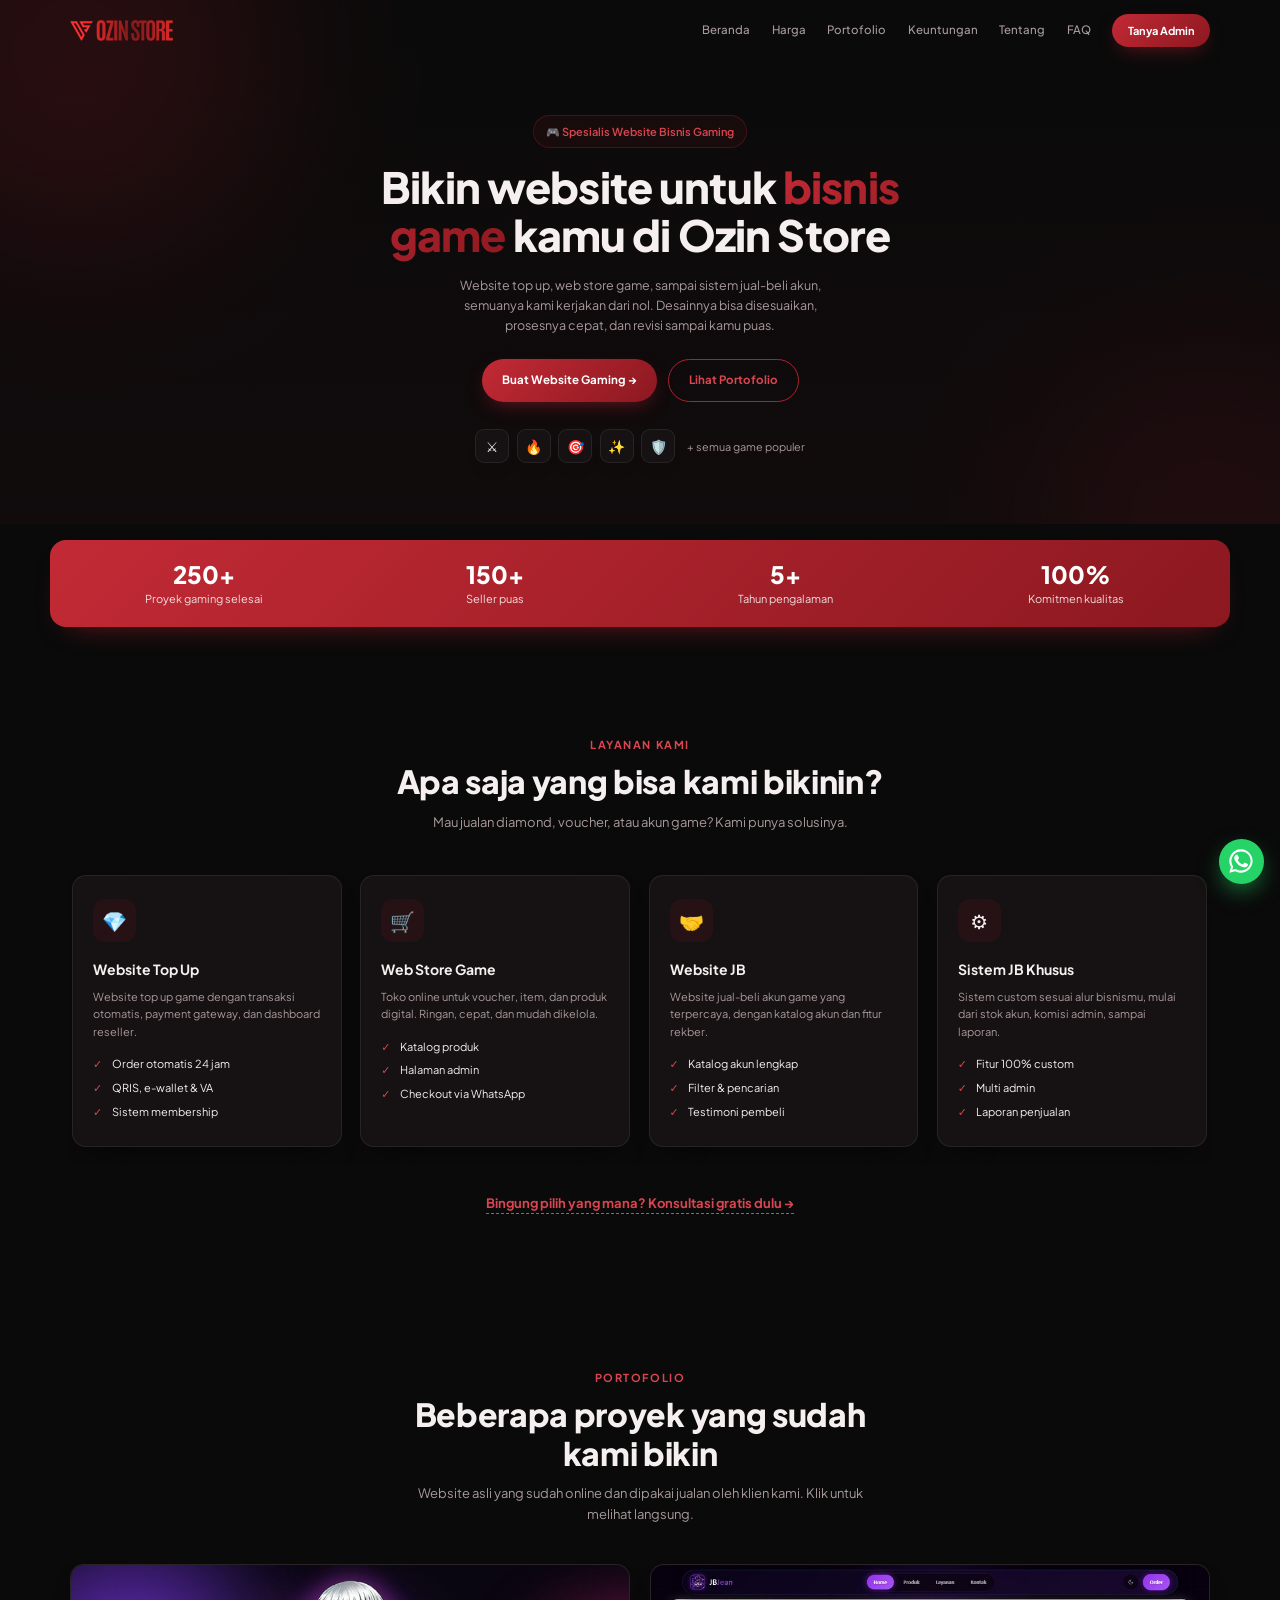
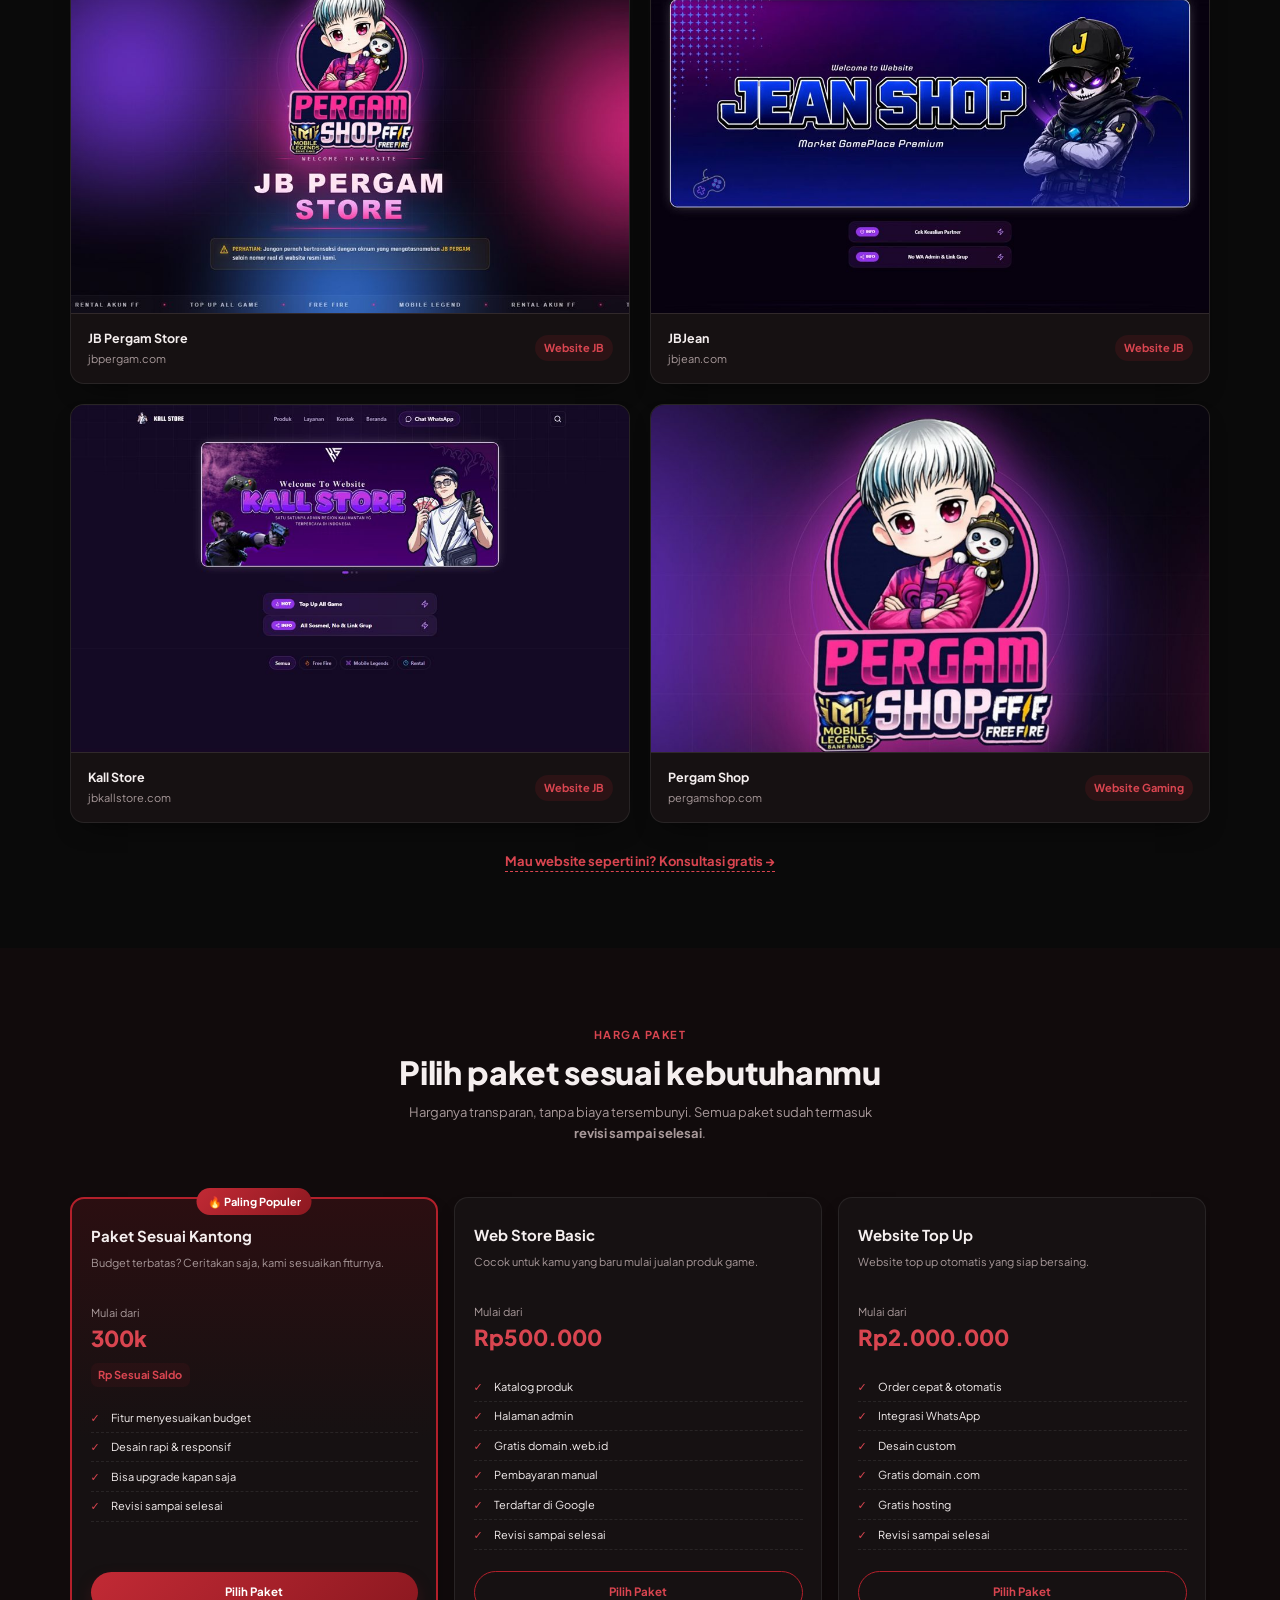
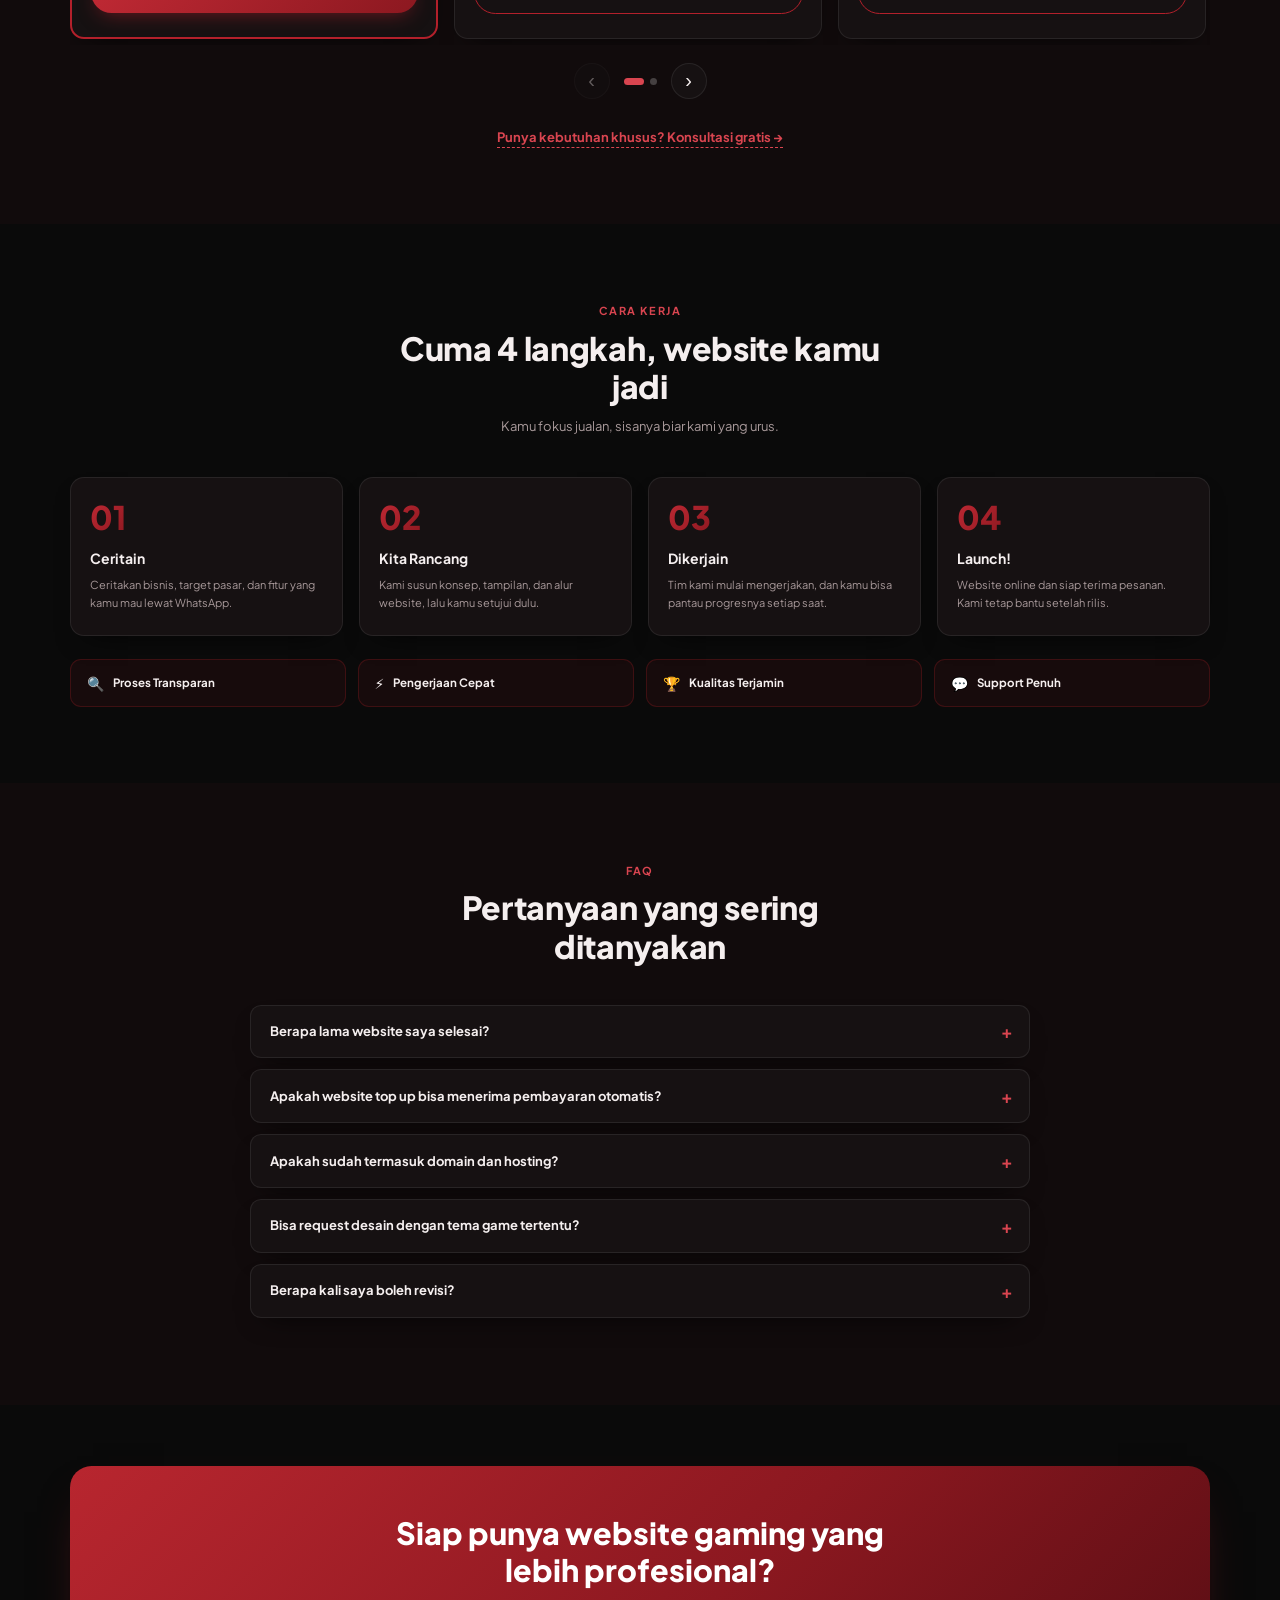
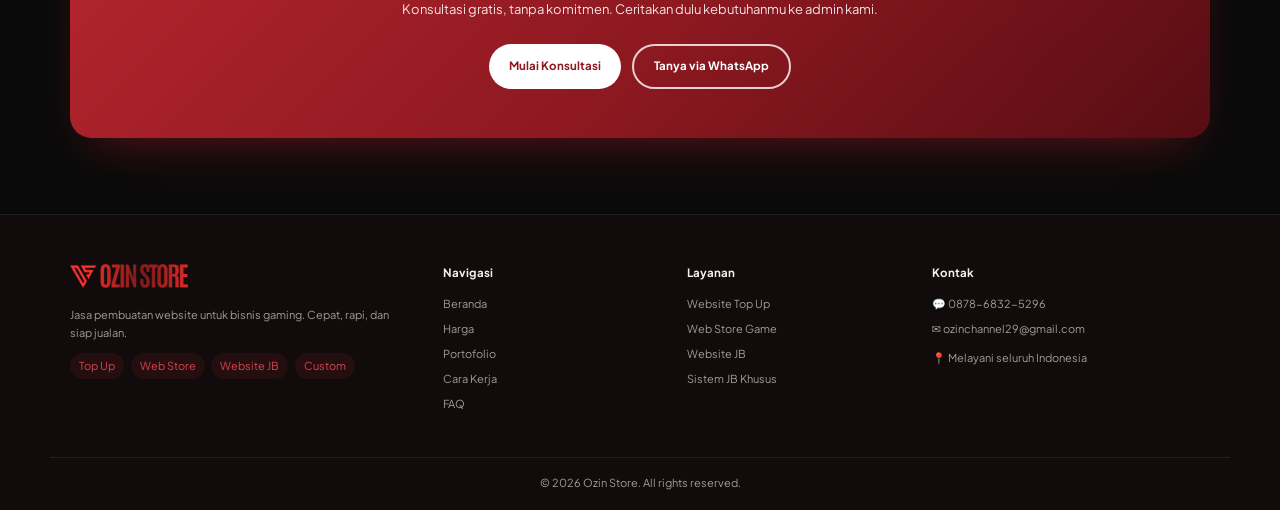
==== docs/index.html @ ea56542f "Publikasikan hanya folder docs/ ke GitHub Pages server.js, README.md, dan logo HD tidak lagi bisa di" ====
<!doctype html>
<html lang="id">
<head>
  <meta charset="utf-8">
  <meta name="viewport" content="width=device-width, initial-scale=1">
  <title>Ozin Store — Jasa Website Bisnis Game</title>
  <meta name="description" content="Ozin Store: jasa pembuatan website top up, web store game, website JB, dan sistem custom untuk bisnis gaming di seluruh Indonesia.">
  <link rel="preconnect" href="https://fonts.googleapis.com">
  <link rel="preconnect" href="https://fonts.gstatic.com" crossorigin>
  <link href="https://fonts.googleapis.com/css2?family=Plus+Jakarta+Sans:wght@400;500;600;700;800&display=swap" rel="stylesheet">
  <link rel="icon" type="image/png" href="assets/logo-icon.png">
  <link rel="stylesheet" href="style.css">
</head>
<body>

  <!-- NAVBAR -->
  <header class="nav" id="nav">
    <div class="container nav-inner">
      <a href="#beranda" class="logo"><img src="assets/logo.png" alt="Ozin Store"></a>
      <nav class="nav-links" id="navLinks">
        <a href="#beranda">Beranda</a>
        <a href="#harga">Harga</a>
        <a href="#portofolio">Portofolio</a>
        <a href="#keuntungan">Keuntungan</a>
        <a href="#tentang">Tentang</a>
        <a href="#faq">FAQ</a>
        <a href="#" class="btn btn-primary btn-sm nav-cta" data-wa="Halo Ozin Store, saya mau tanya-tanya soal pembuatan website.">Tanya Admin</a>
      </nav>
      <button class="burger" id="burger" aria-label="Buka menu"><span></span><span></span><span></span></button>
    </div>
  </header>

  <main>
    <!-- HERO -->
    <section class="hero" id="beranda">
      <div class="glow glow-1"></div>
      <div class="glow glow-2"></div>
      <div class="container hero-inner hero-solo">
        <div class="hero-text reveal">
          <span class="pill">🎮 Spesialis Website Bisnis Gaming</span>
          <h1>Bikin website untuk <span class="grad">bisnis game</span> kamu di Ozin Store</h1>
          <p>Website top up, web store game, sampai sistem jual-beli akun, semuanya kami kerjakan dari nol. Desainnya bisa disesuaikan, prosesnya cepat, dan revisi sampai kamu puas.</p>
          <div class="hero-cta">
            <a href="#" class="btn btn-primary" data-wa="Halo Ozin Store, saya mau buat website gaming.">Buat Website Gaming →</a>
            <a href="#portofolio" class="btn btn-ghost">Lihat Portofolio</a>
          </div>
          <div class="hero-icons">
            <span title="Mobile Legends">⚔️</span>
            <span title="Free Fire">🔥</span>
            <span title="PUBG">🎯</span>
            <span title="Genshin">✨</span>
            <span title="Valorant">🛡️</span>
            <small>+ semua game populer</small>
          </div>
        </div>
      </div>
    </section>

    <!-- STATS -->
    <section class="stats">
      <div class="container stats-grid">
        <div class="stat reveal"><b data-count="250">0</b><span>+</span><p>Proyek gaming selesai</p></div>
        <div class="stat reveal"><b data-count="150">0</b><span>+</span><p>Seller puas</p></div>
        <div class="stat reveal"><b data-count="5">0</b><span>+</span><p>Tahun pengalaman</p></div>
        <div class="stat reveal"><b data-count="100">0</b><span>%</span><p>Komitmen kualitas</p></div>
      </div>
    </section>

    <!-- LAYANAN -->
    <section class="section" id="tentang">
      <div class="container">
        <div class="section-head reveal">
          <span class="eyebrow">Layanan Kami</span>
          <h2>Apa saja yang bisa kami bikinin?</h2>
          <p>Mau jualan diamond, voucher, atau akun game? Kami punya solusinya.</p>
        </div>
        <div class="carousel" id="services">
          <article class="service-card reveal">
            <div class="service-icon">💎</div>
            <h3>Website Top Up</h3>
            <p>Website top up game dengan transaksi otomatis, payment gateway, dan dashboard reseller.</p>
            <ul><li>Order otomatis 24 jam</li><li>QRIS, e-wallet & VA</li><li>Sistem membership</li></ul>
          </article>
          <article class="service-card reveal">
            <div class="service-icon">🛒</div>
            <h3>Web Store Game</h3>
            <p>Toko online untuk voucher, item, dan produk digital. Ringan, cepat, dan mudah dikelola.</p>
            <ul><li>Katalog produk</li><li>Halaman admin</li><li>Checkout via WhatsApp</li></ul>
          </article>
          <article class="service-card reveal">
            <div class="service-icon">🤝</div>
            <h3>Website JB</h3>
            <p>Website jual-beli akun game yang terpercaya, dengan katalog akun dan fitur rekber.</p>
            <ul><li>Katalog akun lengkap</li><li>Filter & pencarian</li><li>Testimoni pembeli</li></ul>
          </article>
          <article class="service-card reveal">
            <div class="service-icon">⚙️</div>
            <h3>Sistem JB Khusus</h3>
            <p>Sistem custom sesuai alur bisnismu, mulai dari stok akun, komisi admin, sampai laporan.</p>
            <ul><li>Fitur 100% custom</li><li>Multi admin</li><li>Laporan penjualan</li></ul>
          </article>
        </div>
        <p class="swipe-hint">← Geser untuk melihat layanan lainnya →</p>
        <div class="center"><a href="#" class="link-cta" data-wa="Halo Ozin Store, saya mau konsultasi gratis.">Bingung pilih yang mana? Konsultasi gratis dulu →</a></div>
      </div>
    </section>

    <!-- PORTOFOLIO: untuk menambah proyek, salin satu <a class="porto-card"> dan ganti link, gambar, dan namanya.
         Screenshot disimpan di assets/porto/ (ukuran 960x600). -->
    <section class="section" id="portofolio">
      <div class="container">
        <div class="section-head reveal">
          <span class="eyebrow">Portofolio</span>
          <h2>Beberapa proyek yang sudah kami bikin</h2>
          <p>Website asli yang sudah online dan dipakai jualan oleh klien kami. Klik untuk melihat langsung.</p>
        </div>
        <div class="porto-grid">
          <a class="porto-card reveal" href="https://jbpergam.com" target="_blank" rel="noopener">
            <div class="porto-thumb"><img src="assets/porto/jbpergam.jpg" alt="Tampilan website JB Pergam Store" loading="lazy"><span class="porto-visit">Kunjungi Website ↗</span></div>
            <div class="porto-info"><div><b>JB Pergam Store</b><small>jbpergam.com</small></div><span class="porto-tag">Website JB</span></div>
          </a>
          <a class="porto-card reveal" href="https://jbjean.com" target="_blank" rel="noopener">
            <div class="porto-thumb"><img src="assets/porto/jbjean.jpg" alt="Tampilan website JBJean" loading="lazy"><span class="porto-visit">Kunjungi Website ↗</span></div>
            <div class="porto-info"><div><b>JBJean</b><small>jbjean.com</small></div><span class="porto-tag">Website JB</span></div>
          </a>
          <a class="porto-card reveal" href="https://jbkallstore.com" target="_blank" rel="noopener">
            <div class="porto-thumb"><img src="assets/porto/jbkallstore.jpg" alt="Tampilan website Kall Store" loading="lazy"><span class="porto-visit">Kunjungi Website ↗</span></div>
            <div class="porto-info"><div><b>Kall Store</b><small>jbkallstore.com</small></div><span class="porto-tag">Website JB</span></div>
          </a>
          <a class="porto-card reveal" href="https://pergamshop.com" target="_blank" rel="noopener">
            <div class="porto-thumb"><img src="assets/porto/pergamshop.jpg" alt="Logo Pergam Shop" loading="lazy" style="object-position: center"><span class="porto-visit">Kunjungi Website ↗</span></div>
            <div class="porto-info"><div><b>Pergam Shop</b><small>pergamshop.com</small></div><span class="porto-tag">Website Gaming</span></div>
          </a>
        </div>
        <div class="center"><a href="#" class="link-cta" data-wa="Halo Ozin Store, saya mau dibuatkan website seperti di portofolio.">Mau website seperti ini? Konsultasi gratis →</a></div>
      </div>
    </section>

    <!-- HARGA -->
    <section class="section section-alt" id="harga">
      <div class="container">
        <div class="section-head reveal">
          <span class="eyebrow">Harga Paket</span>
          <h2>Pilih paket sesuai kebutuhanmu</h2>
          <p>Harganya transparan, tanpa biaya tersembunyi. Semua paket sudah termasuk <b>revisi sampai selesai</b>.</p>
        </div>
        <div class="slider reveal" data-slider>
        <div class="price-grid slider-track">
          <div class="price-card popular">
            <span class="badge">🔥 Paling Populer</span>
            <h3>Paket Sesuai Kantong</h3>
            <p class="price-desc">Budget terbatas? Ceritakan saja, kami sesuaikan fiturnya.</p>
            <div class="price"><small>Mulai dari</small><b>300k</b></div>
            <span class="tag">Rp Sesuai Saldo</span>
            <ul>
              <li>Fitur menyesuaikan budget</li>
              <li>Desain rapi & responsif</li>
              <li>Bisa upgrade kapan saja</li>
              <li>Revisi sampai selesai</li>
            </ul>
            <a href="#" class="btn btn-primary btn-block" data-wa="Halo Ozin Store, saya pilih Paket Sesuai Kantong.">Pilih Paket</a>
          </div>
          <div class="price-card">
            <h3>Web Store Basic</h3>
            <p class="price-desc">Cocok untuk kamu yang baru mulai jualan produk game.</p>
            <div class="price"><small>Mulai dari</small><b>Rp500.000</b></div>
            <ul>
              <li>Katalog produk</li>
              <li>Halaman admin</li>
              <li>Gratis domain .web.id</li>
              <li>Pembayaran manual</li>
              <li>Terdaftar di Google</li>
              <li>Revisi sampai selesai</li>
            </ul>
            <a href="#" class="btn btn-ghost btn-block" data-wa="Halo Ozin Store, saya pilih paket Web Store Basic.">Pilih Paket</a>
          </div>
          <div class="price-card">
            <h3>Website Top Up</h3>
            <p class="price-desc">Website top up otomatis yang siap bersaing.</p>
            <div class="price"><small>Mulai dari</small><b>Rp2.000.000</b></div>
            <ul>
              <li>Order cepat & otomatis</li>
              <li>Integrasi WhatsApp</li>
              <li>Desain custom</li>
              <li>Gratis domain .com</li>
              <li>Gratis hosting</li>
              <li>Revisi sampai selesai</li>
            </ul>
            <a href="#" class="btn btn-ghost btn-block" data-wa="Halo Ozin Store, saya pilih paket Website Top Up.">Pilih Paket</a>
          </div>
          <div class="price-card">
            <h3>Website JB Full Custom</h3>
            <p class="price-desc">Untuk bisnis jual-beli akun yang butuh sistem lengkap.</p>
            <div class="price"><small>Mulai dari</small><b>Rp2.500.000</b></div>
            <ul>
              <li>Katalog jasa & akun</li>
              <li>Integrasi pembayaran</li>
              <li>Request fitur full custom</li>
              <li>Maintenance 3 bulan</li>
              <li>Revisi sampai selesai</li>
            </ul>
            <a href="#" class="btn btn-ghost btn-block" data-wa="Halo Ozin Store, saya pilih paket Website JB Full Custom.">Pilih Paket</a>
          </div>
        </div>
        <div class="slider-nav">
          <button type="button" class="slider-btn" data-prev aria-label="Paket sebelumnya">‹</button>
          <div class="slider-dots"></div>
          <button type="button" class="slider-btn" data-next aria-label="Paket berikutnya">›</button>
        </div>
        </div>
        <div class="center"><a href="#" class="link-cta" data-wa="Halo Ozin Store, saya punya kebutuhan custom.">Punya kebutuhan khusus? Konsultasi gratis →</a></div>
      </div>
    </section>

    <!-- CARA KERJA -->
    <section class="section" id="keuntungan">
      <div class="container">
        <div class="section-head reveal">
          <span class="eyebrow">Cara Kerja</span>
          <h2>Cuma 4 langkah, website kamu jadi</h2>
          <p>Kamu fokus jualan, sisanya biar kami yang urus.</p>
        </div>
        <div class="steps">
          <div class="step reveal"><span class="step-no">01</span><h3>Ceritain</h3><p>Ceritakan bisnis, target pasar, dan fitur yang kamu mau lewat WhatsApp.</p></div>
          <div class="step reveal"><span class="step-no">02</span><h3>Kita Rancang</h3><p>Kami susun konsep, tampilan, dan alur website, lalu kamu setujui dulu.</p></div>
          <div class="step reveal"><span class="step-no">03</span><h3>Dikerjain</h3><p>Tim kami mulai mengerjakan, dan kamu bisa pantau progresnya setiap saat.</p></div>
          <div class="step reveal"><span class="step-no">04</span><h3>Launch!</h3><p>Website online dan siap terima pesanan. Kami tetap bantu setelah rilis.</p></div>
        </div>
        <div class="perks">
          <div class="perk reveal">🔍<b>Proses Transparan</b></div>
          <div class="perk reveal">⚡<b>Pengerjaan Cepat</b></div>
          <div class="perk reveal">🏆<b>Kualitas Terjamin</b></div>
          <div class="perk reveal">💬<b>Support Penuh</b></div>
        </div>
      </div>
    </section>

    <!-- FAQ -->
    <section class="section section-alt" id="faq">
      <div class="container narrow">
        <div class="section-head reveal">
          <span class="eyebrow">FAQ</span>
          <h2>Pertanyaan yang sering ditanyakan</h2>
        </div>
        <div class="faq">
          <details class="reveal">
            <summary>Berapa lama website saya selesai?</summary>
            <p>Tergantung paketnya. Web store basic biasanya selesai dalam 2–4 hari kerja, website top up 5–10 hari kerja, dan sistem custom menyesuaikan jumlah fiturnya.</p>
          </details>
          <details class="reveal">
            <summary>Apakah website top up bisa menerima pembayaran otomatis?</summary>
            <p>Bisa. Kami integrasikan dengan payment gateway, jadi pembeli bisa bayar via QRIS, e-wallet, dan virtual account, lalu pesanan diproses otomatis.</p>
          </details>
          <details class="reveal">
            <summary>Apakah sudah termasuk domain dan hosting?</summary>
            <p>Ya. Paket Web Store Basic sudah termasuk domain .web.id, sedangkan paket Website Top Up sudah termasuk domain .com dan hosting gratis untuk tahun pertama.</p>
          </details>
          <details class="reveal">
            <summary>Bisa request desain dengan tema game tertentu?</summary>
            <p>Tentu bisa. Desain bisa disesuaikan dengan tema game, warna brand, dan gaya yang kamu inginkan.</p>
          </details>
          <details class="reveal">
            <summary>Berapa kali saya boleh revisi?</summary>
            <p>Semua paket mendapatkan revisi sampai selesai, selama masih dalam lingkup fitur yang sudah disepakati di awal.</p>
          </details>
        </div>
      </div>
    </section>

    <!-- CTA -->
    <section class="cta-final">
      <div class="container">
        <div class="cta-box reveal">
          <h2>Siap punya website gaming yang lebih profesional?</h2>
          <p>Konsultasi gratis, tanpa komitmen. Ceritakan dulu kebutuhanmu ke admin kami.</p>
          <div class="hero-cta center-flex">
            <a href="#" class="btn btn-light" data-wa="Halo Ozin Store, saya mau mulai konsultasi.">Mulai Konsultasi</a>
            <a href="#" class="btn btn-outline-light" data-wa="Halo Ozin Store!">Tanya via WhatsApp</a>
          </div>
        </div>
      </div>
    </section>
  </main>

  <!-- FOOTER -->
  <footer class="footer">
    <div class="container footer-grid">
      <div>
        <a href="#beranda" class="logo"><img src="assets/logo.png" alt="Ozin Store"></a>
        <p class="muted">Jasa pembuatan website untuk bisnis gaming. Cepat, rapi, dan siap jualan.</p>
        <div class="tags"><span>Top Up</span><span>Web Store</span><span>Website JB</span><span>Custom</span></div>
      </div>
      <div>
        <h4>Navigasi</h4>
        <a href="#beranda">Beranda</a><a href="#harga">Harga</a><a href="#portofolio">Portofolio</a><a href="#keuntungan">Cara Kerja</a><a href="#faq">FAQ</a>
      </div>
      <div>
        <h4>Layanan</h4>
        <a href="#tentang">Website Top Up</a><a href="#tentang">Web Store Game</a><a href="#tentang">Website JB</a><a href="#tentang">Sistem JB Khusus</a>
      </div>
      <div>
        <h4>Kontak</h4>
        <a href="#" data-wa="Halo Ozin Store!">💬 0878-6832-5296</a>
        <a href="mailto:ozinchannel29@gmail.com">✉️ ozinchannel29@gmail.com</a>
        <span class="muted">📍 Melayani seluruh Indonesia</span>
      </div>
    </div>
    <div class="container footer-bottom">© <span id="year">2026</span> Ozin Store. All rights reserved.</div>
  </footer>

  <a href="#" class="wa-float" data-wa="Halo Ozin Store!" aria-label="Chat WhatsApp">
    <svg viewBox="0 0 24 24" width="28" height="28" fill="currentColor"><path d="M17.5 14.4c-.3-.1-1.7-.8-2-.9-.3-.1-.5-.1-.7.1-.2.3-.8.9-.9 1.1-.2.2-.3.2-.6.1-.3-.1-1.2-.5-2.3-1.4-.9-.8-1.4-1.7-1.6-2-.2-.3 0-.5.1-.6l.4-.5c.1-.2.2-.3.3-.5.1-.2 0-.4 0-.5l-.9-2.2c-.2-.6-.5-.5-.7-.5h-.6c-.2 0-.5.1-.8.4-.3.3-1 1-1 2.4s1 2.8 1.2 3c.1.2 2 3.1 4.9 4.3 2.4.9 2.9.8 3.4.7.5-.1 1.7-.7 2-1.4.2-.7.2-1.2.2-1.4-.1-.1-.3-.2-.6-.3zM12 2a10 10 0 0 0-8.6 15.1L2 22l5-1.3A10 10 0 1 0 12 2zm0 18.2c-1.5 0-3-.4-4.2-1.2l-.3-.2-3 .8.8-2.9-.2-.3A8.2 8.2 0 1 1 12 20.2z"/></svg>
  </a>

  <script src="script.js"></script>
</body>
</html>
---- docs/style.css ----
:root {
  --bg: #0a0a0a;
  --bg-alt: #110b0c;
  --card: #161112;
  --card-2: #1f1719;
  --line: rgba(255, 255, 255, .08);
  --text: #f5efef;
  --muted: #a8999a;
  --primary: #b3202b;
  --primary-2: #d94550;
  --accent: #c9601e;
  --wa: #25d366;
  --radius: 14px;
  --shadow: 0 12px 27.5px -15.5px rgba(0, 0, 0, .9);
  --grad: linear-gradient(135deg, #c22a35 0%, #8c1820 100%);
  color-scheme: dark;
}

* { box-sizing: border-box; margin: 0; padding: 0; }
html { scroll-behavior: smooth; scroll-padding-top: 61px; }
body {
  font-family: "Plus Jakarta Sans", system-ui, sans-serif;
  background: var(--bg);
  color: var(--text);
  font-size: 13px;
  line-height: 1.6;
  overflow-x: hidden;
}
a { color: inherit; text-decoration: none; }
ul { list-style: none; }

.container { width: 100%; max-width: 1180px; margin: 0 auto; padding: 0 20px; }
.narrow { max-width: 820px; }
.center { text-align: center; margin-top: 27.5px; }
.center-flex { justify-content: center; }
.muted { color: var(--muted); }
.grad { background: var(--grad); -webkit-background-clip: text; background-clip: text; color: transparent; }

/* Buttons */
.btn {
  display: inline-flex; align-items: center; justify-content: center; gap: 6.5px;
  padding: 11px 20px; border-radius: 764px; font-weight: 700; font-size: 11.5px;
  transition: transform .2s, box-shadow .2s, background .2s; cursor: pointer; border: 0;
}
.btn:hover { transform: translateY(-2px); }
.btn-primary { background: var(--grad); color: #fff; box-shadow: 0 7.5px 20px -7.5px rgba(179, 32, 43, .6); }
.btn-primary:hover { box-shadow: 0 11px 24.5px -7.5px rgba(179, 32, 43, .8); }
.btn-ghost { background: transparent; border: 1.5px solid var(--primary); color: var(--primary-2); }
.btn-ghost:hover { background: rgba(179, 32, 43, .12); }
.btn-light { background: #fff; color: #8c1820; }
.btn-outline-light { border: 2px solid rgba(255, 255, 255, .8); color: #fff; }
.btn-sm { padding: 7.5px 15.5px; font-size: 11px; }
.btn-block { width: 100%; }

/* Navbar */
.nav {
  position: fixed; inset: 0 0 auto 0; z-index: 50; padding: 14px 0;
  transition: background .3s, padding .3s, border-color .3s, box-shadow .3s; border-bottom: 1px solid transparent;
}
.nav.scrolled { background: rgba(10, 10, 10, .88); backdrop-filter: blur(11px); padding: 9px 0; border-color: var(--line); box-shadow: 0 4.5px 15.5px -9px rgba(0, 0, 0, .9); }
.nav-inner { display: flex; align-items: center; justify-content: space-between; }
.logo { display: inline-flex; align-items: center; }
.logo img { display: block; height: 21px; width: auto; }
.footer .logo img { height: 24px; }
.nav-links { display: flex; align-items: center; gap: 21.5px; font-weight: 500; font-size: 11.5px; }
.nav-links a:not(.btn) { color: var(--muted); transition: color .2s; }
.nav-links a:not(.btn):hover { color: var(--primary-2); }
.burger { display: none; background: none; border: 0; cursor: pointer; padding: 4.5px; }
.burger span { display: block; width: 18.5px; height: 2px; background: var(--text); margin: 4px 0; transition: .3s; }
.burger.open span:nth-child(1) { transform: translateY(5.5px) rotate(45deg); }
.burger.open span:nth-child(2) { opacity: 0; }
.burger.open span:nth-child(3) { transform: translateY(-5.5px) rotate(-45deg); }

/* Hero */
.hero { position: relative; padding: 115px 0 61px; overflow: hidden; background: linear-gradient(180deg, var(--bg) 0%, var(--bg-alt) 100%); }
.glow { position: absolute; border-radius: 50%; filter: blur(92px); opacity: .18; pointer-events: none; }
.glow-1 { width: 398px; height: 398px; background: var(--primary); top: -153px; left: -122.5px; }
.glow-2 { width: 352px; height: 352px; background: var(--primary); bottom: -168.5px; right: -107px; opacity: .1; }
.hero-inner { position: relative; display: grid; grid-template-columns: 1.1fr 1fr; gap: 46px; align-items: center; }
/* Hero tanpa contoh tampilan website: teks di tengah */
.hero-solo { grid-template-columns: 1fr; justify-items: center; text-align: center; }
.hero-solo .hero-text { max-width: 640px; }
.hero-solo p { margin: 0 auto; }
.hero-solo .hero-cta, .hero-solo .hero-icons { justify-content: center; }
.pill {
  display: inline-block; padding: 6.5px 12px; border-radius: 764px; font-size: 11px; font-weight: 600;
  background: rgba(179, 32, 43, .08); border: 1px solid rgba(179, 32, 43, .3); color: var(--primary-2);
}
.hero h1 { font-size: clamp(26px, 5vw, 43px); line-height: 1.12; font-weight: 800; margin: 15.5px 0; letter-spacing: -.02em; }
.hero p { color: var(--muted); font-size: 12.5px; max-width: 413px; }
.hero-cta { display: flex; flex-wrap: wrap; gap: 11px; margin-top: 24.5px; }
.hero-icons { display: flex; align-items: center; gap: 7.5px; margin-top: 27.5px; flex-wrap: wrap; }
.hero-icons span {
  display: grid; place-items: center; width: 34px; height: 34px; border-radius: 9px;
  background: var(--card); border: 1px solid var(--line); font-size: 14px; box-shadow: var(--shadow);
}
.hero-icons small { color: var(--muted); margin-left: 4.5px; }

.hero-visual { position: relative; width: 100%; max-width: 396px; justify-self: center; }
.mock-browser {
  background: var(--card); border: 1px solid var(--line); border-radius: 15.5px; overflow: hidden;
  box-shadow: 0 30.5px 61px -23px rgba(0, 0, 0, .9), 0 0 46px -23px rgba(179, 32, 43, .5); transform: rotate(-2deg);
}
.mock-bar { display: flex; align-items: center; gap: 4.5px; padding: 9px 12px; background: var(--card-2); }
.mock-bar i { width: 8.5px; height: 8.5px; border-radius: 50%; background: #ff5f57; }
.mock-bar i:nth-child(2) { background: #febc2e; }
.mock-bar i:nth-child(3) { background: #28c840; }
.mock-bar span { margin-left: 9px; font-size: 11px; color: var(--muted); background: rgba(255, 255, 255, .05); border: 1px solid var(--line); padding: 3px 9px; border-radius: 6.5px; }
.mock-body { padding: 14px; }
.mock-banner {
  background: linear-gradient(120deg, var(--accent), var(--primary)); border-radius: 9px; padding: 20px 14px;
  font-weight: 800; font-size: 12.5px; letter-spacing: .04em; color: #fff;
}
.mock-grid { display: grid; grid-template-columns: repeat(3, 1fr); gap: 7.5px; margin: 11px 0; }
.mock-game { aspect-ratio: 1.3; border-radius: 7.5px; display: grid; place-items: center; font-weight: 800; font-size: 11px; color: #fff; }
.g1 { background: linear-gradient(135deg, #3b82f6, #1e3a8a); }
.g2 { background: linear-gradient(135deg, #f97316, #9a3412); }
.g3 { background: linear-gradient(135deg, #eab308, #713f12); }
.g4 { background: linear-gradient(135deg, #a78bfa, #4c1d95); }
.g5 { background: linear-gradient(135deg, #f43f5e, #881337); }
.g6 { background: linear-gradient(135deg, #22c55e, #14532d); }
.mock-row { display: flex; justify-content: space-between; padding: 7.5px 11px; border-radius: 7.5px; background: var(--card-2); margin-bottom: 6.5px; font-size: 11px; }
.mock-row b { color: var(--primary-2); }
.mock-pay { text-align: center; background: var(--grad); color: #fff; padding: 9px; border-radius: 7.5px; font-weight: 700; margin-top: 4.5px; }
.float-card {
  position: absolute; padding: 9px 12px; border-radius: 11px; font-size: 11px; font-weight: 600;
  background: rgba(22, 17, 18, .95); border: 1px solid var(--line); backdrop-filter: blur(7.5px);
  box-shadow: 0 15.5px 30.5px -14px rgba(0, 0, 0, .9); animation: float 4s ease-in-out infinite;
}
.fc-1 { top: -14.5px; left: -23.5px; }
.fc-2 { bottom: -14.5px; right: -18px; animation-delay: -2s; }
@keyframes float { 50% { transform: translateY(-7.5px); } }

/* Stats */
.stats { padding: 15.5px 0 30.5px; }
.stats-grid {
  display: grid; grid-template-columns: repeat(4, 1fr); gap: 15.5px; color: #fff;
  background: var(--grad); border-radius: 16px; padding: 20px 16px; box-shadow: 0 14px 30px -20px rgba(179, 32, 43, .8);
}
.stat { text-align: center; }
.stat b, .stat > span { font-size: 24px; font-weight: 800; line-height: 1.2; }
.stat p { color: rgba(255, 255, 255, .85); font-size: 11px; }

/* Sections */
.section { padding: 76.5px 0; }
.section-alt { background: var(--bg-alt); }
.section-head { text-align: center; max-width: 489.5px; margin: 0 auto 39.5px; }
.eyebrow { color: var(--primary-2); font-weight: 700; font-size: 11px; text-transform: uppercase; letter-spacing: .14em; }
.section-head h2 { font-size: clamp(21.5px, 4vw, 32px); line-height: 1.2; font-weight: 800; margin: 7.5px 0 11px; letter-spacing: -.01em; }
.section-head p { color: var(--muted); }

/* Services carousel */
.carousel {
  display: grid; grid-auto-flow: column; grid-auto-columns: calc((100% - 55px) / 4); gap: 18.5px;
  overflow-x: auto; scroll-snap-type: x mandatory; padding: 3px 3px 18.5px; scrollbar-width: none;
}
.carousel::-webkit-scrollbar { display: none; }
.service-card {
  scroll-snap-align: start; background: var(--card); border: 1px solid var(--line); border-radius: var(--radius);
  padding: 23px 20px; transition: transform .25s, border-color .25s; box-shadow: var(--shadow);
}
.service-card:hover { transform: translateY(-4.5px); border-color: rgba(179, 32, 43, .5); }
.service-icon {
  width: 43px; height: 43px; border-radius: 12px; display: grid; place-items: center; font-size: 20px;
  background: rgba(179, 32, 43, .1); margin-bottom: 15.5px;
}
.service-card h3 { font-size: 14px; margin-bottom: 7.5px; }
.service-card p { color: var(--muted); font-size: 11px; margin-bottom: 12px; }
.service-card li { font-size: 11px; padding: 3px 0 3px 18.5px; position: relative; }
.service-card li::before { content: "✓"; position: absolute; left: 0; color: var(--primary-2); font-weight: 800; }
.swipe-hint { display: none; text-align: center; color: var(--muted); font-size: 11px; margin-top: 11px; }
.link-cta { color: var(--primary-2); font-weight: 700; border-bottom: 1px dashed currentColor; padding-bottom: 2px; }

/* Clients */
.clients { padding: 15.5px 0 61px; }
.clients-title { text-align: center; color: var(--muted); font-weight: 600; margin-bottom: 23px; }
.clients-grid { display: grid; grid-template-columns: repeat(6, 1fr); gap: 11px; }
.clients-grid span {
  display: flex; align-items: center; justify-content: center; height: 49px; border-radius: 11px; border: 1px solid var(--line);
  background: var(--card); font-weight: 600; color: #9a9a9a; font-size: 11px; letter-spacing: .02em;
  filter: grayscale(1); opacity: .8; transition: .25s;
}
.clients-grid span b { color: var(--primary-2); }
.clients-grid span:hover { opacity: 1; filter: none; border-color: rgba(179, 32, 43, .5); }

/* Portfolio */
.porto-grid { display: grid; grid-template-columns: repeat(2, 1fr); gap: 20px; }
.porto-card {
  display: block; background: var(--card); border: 1px solid var(--line); border-radius: var(--radius); overflow: hidden;
  transition: transform .25s, border-color .25s; box-shadow: var(--shadow);
}
.porto-card:hover { transform: translateY(-4.5px); border-color: rgba(179, 32, 43, .6); }
.porto-thumb { position: relative; aspect-ratio: 16 / 10; overflow: hidden; background: var(--card-2); border-bottom: 1px solid var(--line); }
.porto-thumb img { display: block; width: 100%; height: 100%; object-fit: cover; object-position: top; transition: transform .5s ease; }
.porto-card:hover .porto-thumb img { transform: scale(1.04); }
.porto-placeholder {
  height: 100%; display: flex; flex-direction: column; align-items: center; justify-content: center; gap: 4.5px;
  background: radial-gradient(circle at 30% 20%, rgba(194, 42, 53, .55), transparent 60%), linear-gradient(135deg, #2a0f14, #0f0809);
}
.porto-placeholder b { font-size: clamp(20px, 4vw, 30.5px); font-weight: 800; letter-spacing: .06em; color: #fff; }
.porto-placeholder small { color: var(--muted); font-size: 11px; }
.porto-visit {
  position: absolute; inset: 0; display: grid; place-items: center; font-weight: 700; color: #fff;
  background: rgba(10, 10, 10, .55); opacity: 0; transition: opacity .25s;
}
.porto-card:hover .porto-visit { opacity: 1; }
.porto-info { display: flex; justify-content: space-between; align-items: center; gap: 9px; padding: 14px 16.5px; }
.porto-info b { display: block; font-size: 12.5px; }
.porto-info small { color: var(--muted); font-size: 11px; }
.porto-tag { flex-shrink: 0; font-size: 11px; font-weight: 700; color: var(--primary-2); background: rgba(179, 32, 43, .14); padding: 4px 9px; border-radius: 764px; }

/* Pricing */
/* Slider harga: kartu menyamping, bisa digeser atau pakai tombol */
.price-grid {
  --gap: 16px; --show: 3;
  display: grid; grid-auto-flow: column; grid-auto-columns: calc((100% - (var(--show) - 1) * var(--gap)) / var(--show));
  gap: var(--gap); align-items: stretch; position: relative;
  overflow-x: auto; scroll-snap-type: x mandatory; scroll-behavior: smooth; scrollbar-width: none;
  padding: 14px 2px 6px; /* ruang untuk badge "Paling Populer" */
}
.price-grid::-webkit-scrollbar { display: none; }
.price-grid > .price-card { scroll-snap-align: start; }
.slider-nav { display: flex; align-items: center; justify-content: center; gap: 14px; margin-top: 18px; }
.slider-nav[hidden] { display: none; }
.slider-btn {
  width: 36px; height: 36px; border-radius: 50%; display: grid; place-items: center; cursor: pointer;
  background: var(--card); border: 1px solid var(--line); color: var(--text); font-size: 20px; line-height: 1; padding-bottom: 2px;
  transition: background .2s, border-color .2s, opacity .2s;
}
.slider-btn:hover:not(:disabled) { background: var(--grad); border-color: transparent; }
.slider-btn:disabled { opacity: .35; cursor: default; }
.slider-dots { display: flex; gap: 6px; }
.slider-dots button { width: 7px; height: 7px; padding: 0; border: 0; border-radius: 999px; background: rgba(255, 255, 255, .22); cursor: pointer; transition: width .25s, background .25s; }
.slider-dots button.active { width: 20px; background: var(--primary-2); }
.price-card {
  position: relative; display: flex; flex-direction: column; background: var(--card); border: 1px solid var(--line);
  border-radius: var(--radius); padding: 24.5px 18.5px; box-shadow: var(--shadow);
}
.price-card.popular { border: 2px solid var(--primary); background: linear-gradient(180deg, rgba(179, 32, 43, .16), var(--card) 55%); }
.badge {
  position: absolute; top: -11px; left: 50%; transform: translateX(-50%); white-space: nowrap; color: #fff;
  background: var(--grad); padding: 4.5px 11px; border-radius: 764px; font-size: 11px; font-weight: 700;
}
.price-card h3 { font-size: 15px; }
.price-desc { color: var(--muted); font-size: 11px; margin: 6.5px 0 15.5px; min-height: 34px; }
.price small { display: block; color: var(--muted); font-size: 11px; }
.price b { font-size: 22px; font-weight: 800; color: var(--primary-2); }
.tag { align-self: flex-start; margin-top: 6.5px; font-size: 11px; font-weight: 700; color: var(--primary-2); background: rgba(179, 32, 43, .08); padding: 3px 7.5px; border-radius: 6.5px; }
.price-card ul { margin: 16.5px 0 21.5px; flex: 1; }
.price-card li { font-size: 11px; padding: 5.5px 0 5.5px 20px; position: relative; border-bottom: 1px dashed var(--line); }
.price-card li::before { content: "✓"; position: absolute; left: 0; color: var(--primary-2); font-weight: 800; }

/* Steps */
.steps { display: grid; grid-template-columns: repeat(4, 1fr); gap: 16.5px; }
.step { background: var(--card); border: 1px solid var(--line); border-radius: var(--radius); padding: 23px 18.5px; position: relative; box-shadow: var(--shadow); }
.step-no { font-size: 32.5px; font-weight: 800; line-height: 1; background: var(--grad); -webkit-background-clip: text; background-clip: text; color: transparent; }
.step h3 { margin: 12px 0 6.5px; font-size: 14px; }
.step p { color: var(--muted); font-size: 11px; }
.perks { display: grid; grid-template-columns: repeat(4, 1fr); gap: 12px; margin-top: 23px; }
.perk {
  display: flex; align-items: center; gap: 9px; padding: 12px 15.5px; border-radius: 11px; font-size: 14px;
  background: rgba(179, 32, 43, .08); border: 1px solid rgba(179, 32, 43, .25);
}
.perk b { font-size: 11.5px; }

/* Testimonials (gaya chat WhatsApp) */
.testi-grid { display: grid; grid-template-columns: repeat(3, 1fr); gap: 16.5px; }
.chat { background: #efeae2; border-radius: var(--radius); overflow: hidden; border: 1px solid var(--line); box-shadow: var(--shadow); }
.chat-head { display: flex; align-items: center; gap: 9px; padding: 9px 12px; background: #008069; color: #fff; }
.chat-head b { display: block; font-size: 11.5px; }
.chat-head small { color: rgba(255, 255, 255, .8); font-size: 11px; }
.avatar { width: 30.5px; height: 30.5px; border-radius: 50%; display: grid; place-items: center; background: #dfe5e7; font-weight: 700; color: #54656f; }
.bubble {
  position: relative; margin: 15.5px 14px 16.5px; background: #d9fdd3; padding: 7.5px 11px 16.5px; border-radius: 9px 0 9px 9px;
  font-size: 11px; line-height: 1.55; margin-left: 30.5px; color: #111b21;
}
.bubble::after { content: ""; position: absolute; top: 0; right: -6.5px; border: 6.5px solid transparent; border-top-color: #d9fdd3; border-left-color: #d9fdd3; }
.bubble time { position: absolute; right: 7.5px; bottom: 3px; font-size: 11px; color: #667781; }

/* FAQ */
.faq details { background: var(--card); border: 1px solid var(--line); border-radius: 11px; margin-bottom: 11px; transition: border-color .2s; box-shadow: var(--shadow); }
.faq details[open] { border-color: rgba(179, 32, 43, .5); }
.faq summary { cursor: pointer; padding: 15.5px 43px 15.5px 18.5px; font-weight: 700; list-style: none; position: relative; }
.faq summary::-webkit-details-marker { display: none; }
.faq summary::after {
  content: "+"; position: absolute; right: 16.5px; top: 50%; transform: translateY(-50%); font-size: 17.5px; color: var(--primary-2); transition: transform .25s;
}
.faq details[open] summary::after { transform: translateY(-50%) rotate(45deg); }
.faq details p { padding: 0 18.5px 16.5px; color: var(--muted); }

/* CTA */
.cta-final { padding: 61px 0 76.5px; }
.cta-box {
  text-align: center; border-radius: 21.5px; padding: 49px 21.5px; position: relative; overflow: hidden; color: #fff;
  background: linear-gradient(135deg, #b8262f 0%, #8c1820 55%, #560d13 100%);
  box-shadow: 0 23px 46px -23px rgba(140, 24, 32, .7);
}
.cta-box h2 { font-size: clamp(20px, 4vw, 30.5px); line-height: 1.2; font-weight: 800; max-width: 520px; margin: 0 auto 11px; }
.cta-box p { color: rgba(255, 255, 255, .88); }

/* Footer */
.footer { border-top: 1px solid var(--line); padding: 49px 0 18.5px; background: var(--bg-alt); }
.footer-grid { display: grid; grid-template-columns: 1.6fr 1fr 1fr 1.3fr; gap: 30.5px; }
.footer h4 { font-size: 11.5px; margin-bottom: 12px; }
.footer-grid > div > a:not(.logo), .footer-grid > div > span.muted { display: block; color: var(--muted); font-size: 11px; margin-bottom: 7.5px; }
.footer-grid > div > a:not(.logo):hover { color: var(--primary-2); }
.footer .muted { font-size: 11px; margin: 12px 0; }
.tags { display: flex; flex-wrap: wrap; gap: 6.5px; }
.tags span { font-size: 11px; padding: 4px 9px; border-radius: 764px; background: rgba(179, 32, 43, .12); color: var(--primary-2); }
.footer-bottom { margin-top: 37px; padding-top: 15.5px; border-top: 1px solid var(--line); text-align: center; color: var(--muted); font-size: 11px; }

/* WhatsApp float */
.wa-float {
  position: fixed; right: 16.5px; bottom: 16.5px; z-index: 60; width: 44.5px; height: 44.5px; border-radius: 50%;
  display: grid; place-items: center; background: var(--wa); color: #fff; box-shadow: 0 9px 23px -4.5px rgba(37, 211, 102, .6);
  animation: pulse 2.4s infinite;
}
@keyframes pulse { 0% { box-shadow: 0 0 0 0 rgba(37,211,102,.55); } 70% { box-shadow: 0 0 0 12px rgba(37,211,102,0); } 100% { box-shadow: 0 0 0 0 rgba(37,211,102,0); } }

/* Reveal animation */
/* pakai `translate` (bukan transform) supaya efek hover kartu tetap jalan */
/* konten selalu terlihat; animasinya hanya geser naik sedikit saat masuk layar */
.reveal { translate: 0 18.5px; transition: translate .7s ease, transform .25s, border-color .25s; }
.reveal.show { translate: none; }
@media (prefers-reduced-motion: reduce) {
  .reveal { translate: none; transition: none; }
  .float-card, .wa-float { animation: none; }
}

/* Responsive */
@media (max-width: 1024px) {
  .carousel { grid-auto-columns: calc((100% - 18.5px) / 2); }
  .swipe-hint { display: block; }
  .steps, .perks { grid-template-columns: repeat(2, 1fr); }
  .price-grid { --show: 2; }
  .clients-grid { grid-template-columns: repeat(4, 1fr); }
  .testi-grid { grid-template-columns: repeat(2, 1fr); }
  .footer-grid { grid-template-columns: 1fr 1fr; }
}

@media (max-width: 860px) {
  .burger { display: block; }
  .nav-links {
    position: fixed; top: 0; right: 0; height: 100vh; width: min(229.5px, 80vw); flex-direction: column; align-items: flex-start;
    gap: 16.5px; padding: 69px 21.5px; background: var(--bg-alt); border-left: 1px solid var(--line); box-shadow: -15.5px 0 30.5px -15.5px rgba(0, 0, 0, .9);
    transform: translateX(110%); transition: transform .35s ease; z-index: -1;
  }
  .nav-links.open { transform: none; box-shadow: 0 0 0 100vmax rgba(0, 0, 0, .6); }
  .nav-links a:not(.btn) { font-size: 12.5px; }
  .hero { padding-top: 92px; }
  .hero-inner { grid-template-columns: 1fr; gap: 37px; }
  .fc-1 { left: -5.5px; }
  .fc-2 { right: -5.5px; }
  .stats-grid { grid-template-columns: repeat(2, 1fr); row-gap: 23px; }
}

@media (max-width: 600px) {
  .container { padding: 0 16px; }
  .section { padding: 49px 0; }
  .section-head { margin-bottom: 26px; }
  .section-head p { font-size: 11.5px; }
  .link-cta { font-size: 11px; }

  /* Hero */
  .hero { padding: 79.5px 0 43px; }
  .hero p { font-size: 11.5px; }
  .hero-inner { gap: 34px; }
  .hero-cta { margin-top: 20px; gap: 9px; }
  .hero-cta .btn { flex: 1 1 100%; }
  .hero-icons { margin-top: 20px; }
  .hero-icons span { width: 30.5px; height: 30.5px; font-size: 12.5px; }
  .hero-visual { padding: 0 3px; }
  .mock-browser { transform: none; }
  .mock-body { padding: 11px; }
  .mock-banner { padding: 14px 11px; font-size: 11.5px; }
  .mock-grid { gap: 6.5px; margin: 9px 0; }
  .mock-game { font-size: 11px; }
  .mock-row { font-size: 11px; padding: 7px 9px; }
  .float-card { font-size: 11px; padding: 6.5px 9px; border-radius: 9px; }
  .fc-1 { top: -14px; left: 7.5px; }
  .fc-2 { top: auto; bottom: -14px; right: 7.5px; }

  /* Stats */
  .stats { padding: 6.5px 0 18.5px; }
  /* HP: 4 angka dalam satu baris supaya kotaknya pendek */
  .stats-grid { grid-template-columns: repeat(4, 1fr); gap: 4px; padding: 12px 6px; border-radius: 12px; width: auto; margin: 0 16px; }
  .stat b, .stat > span { font-size: 17px; }
  .stat p { font-size: 9.5px; line-height: 1.3; margin-top: 2px; }

  /* Layanan, portofolio, harga */
  .carousel { grid-auto-columns: 84%; gap: 11px; }
  .service-card { padding: 18.5px 15.5px; }
  .porto-grid, .steps, .testi-grid { grid-template-columns: 1fr; }
  .porto-grid { gap: 14px; }
  .porto-info { padding: 11px 12px; }
  .porto-info b { font-size: 11.5px; }
  /* HP: 1 kartu penuh + sedikit kartu berikutnya terlihat, tanda bisa digeser */
  .price-grid { --show: 1; --gap: 12px; grid-auto-columns: 86%; }
  .price-card { padding: 21.5px 15.5px 16.5px; }
  .price-desc { min-height: 0; }
  .price b { font-size: 21px; }
  .price-card ul { margin: 14px 0 16.5px; }

  /* Cara kerja: nomor di kiri, teks di kanan */
  .steps { gap: 11px; }
  .step { display: grid; grid-template-columns: auto 1fr; column-gap: 12px; padding: 15.5px 14px; }
  .step-no { grid-row: span 2; font-size: 23px; }
  .step h3 { margin: 0 0 3px; font-size: 12.5px; }
  .perks { grid-template-columns: repeat(2, 1fr); gap: 7.5px; margin-top: 14px; }
  .perk { flex-direction: column; text-align: center; gap: 4.5px; padding: 11px 7.5px; font-size: 14px; }
  .perk b { font-size: 11px; }

  /* FAQ & CTA */
  .faq summary { padding: 12px 35px 12px 14px; font-size: 11.5px; }
  .faq summary::after { right: 14px; }
  .faq details p { padding: 0 14px 14px; font-size: 11px; }
  .cta-final { padding: 43px 0 55px; }
  .cta-box { padding: 34px 15.5px; border-radius: 16.5px; }

  /* Footer: Navigasi & Layanan berdampingan */
  .clients-grid { grid-template-columns: repeat(2, 1fr); }
  .footer { padding: 37px 0 69px; }
  .footer-grid { grid-template-columns: 1fr 1fr; gap: 23px 15.5px; }
  .footer-grid > div:first-child, .footer-grid > div:last-child { grid-column: 1 / -1; }
  .footer-bottom { margin-top: 24.5px; }

  .wa-float { width: 39.5px; height: 39.5px; right: 12px; bottom: 12px; }
}
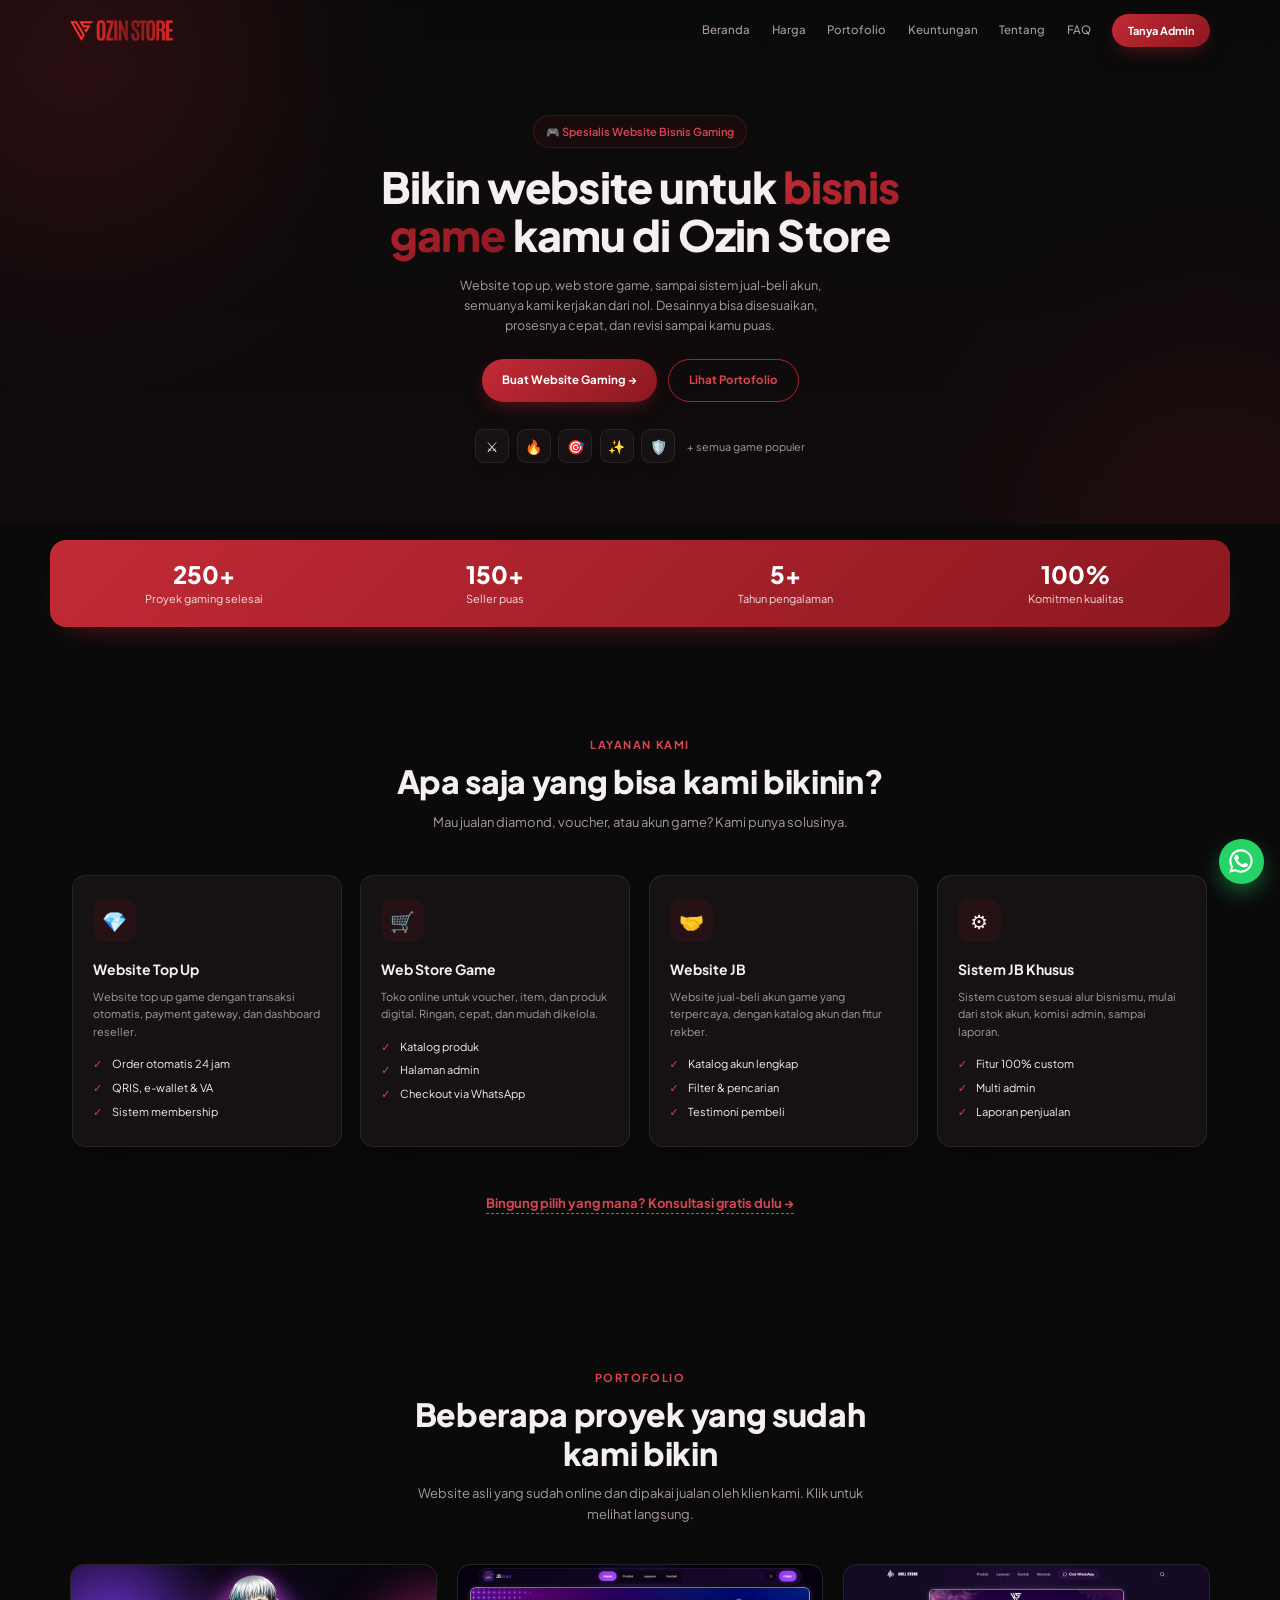
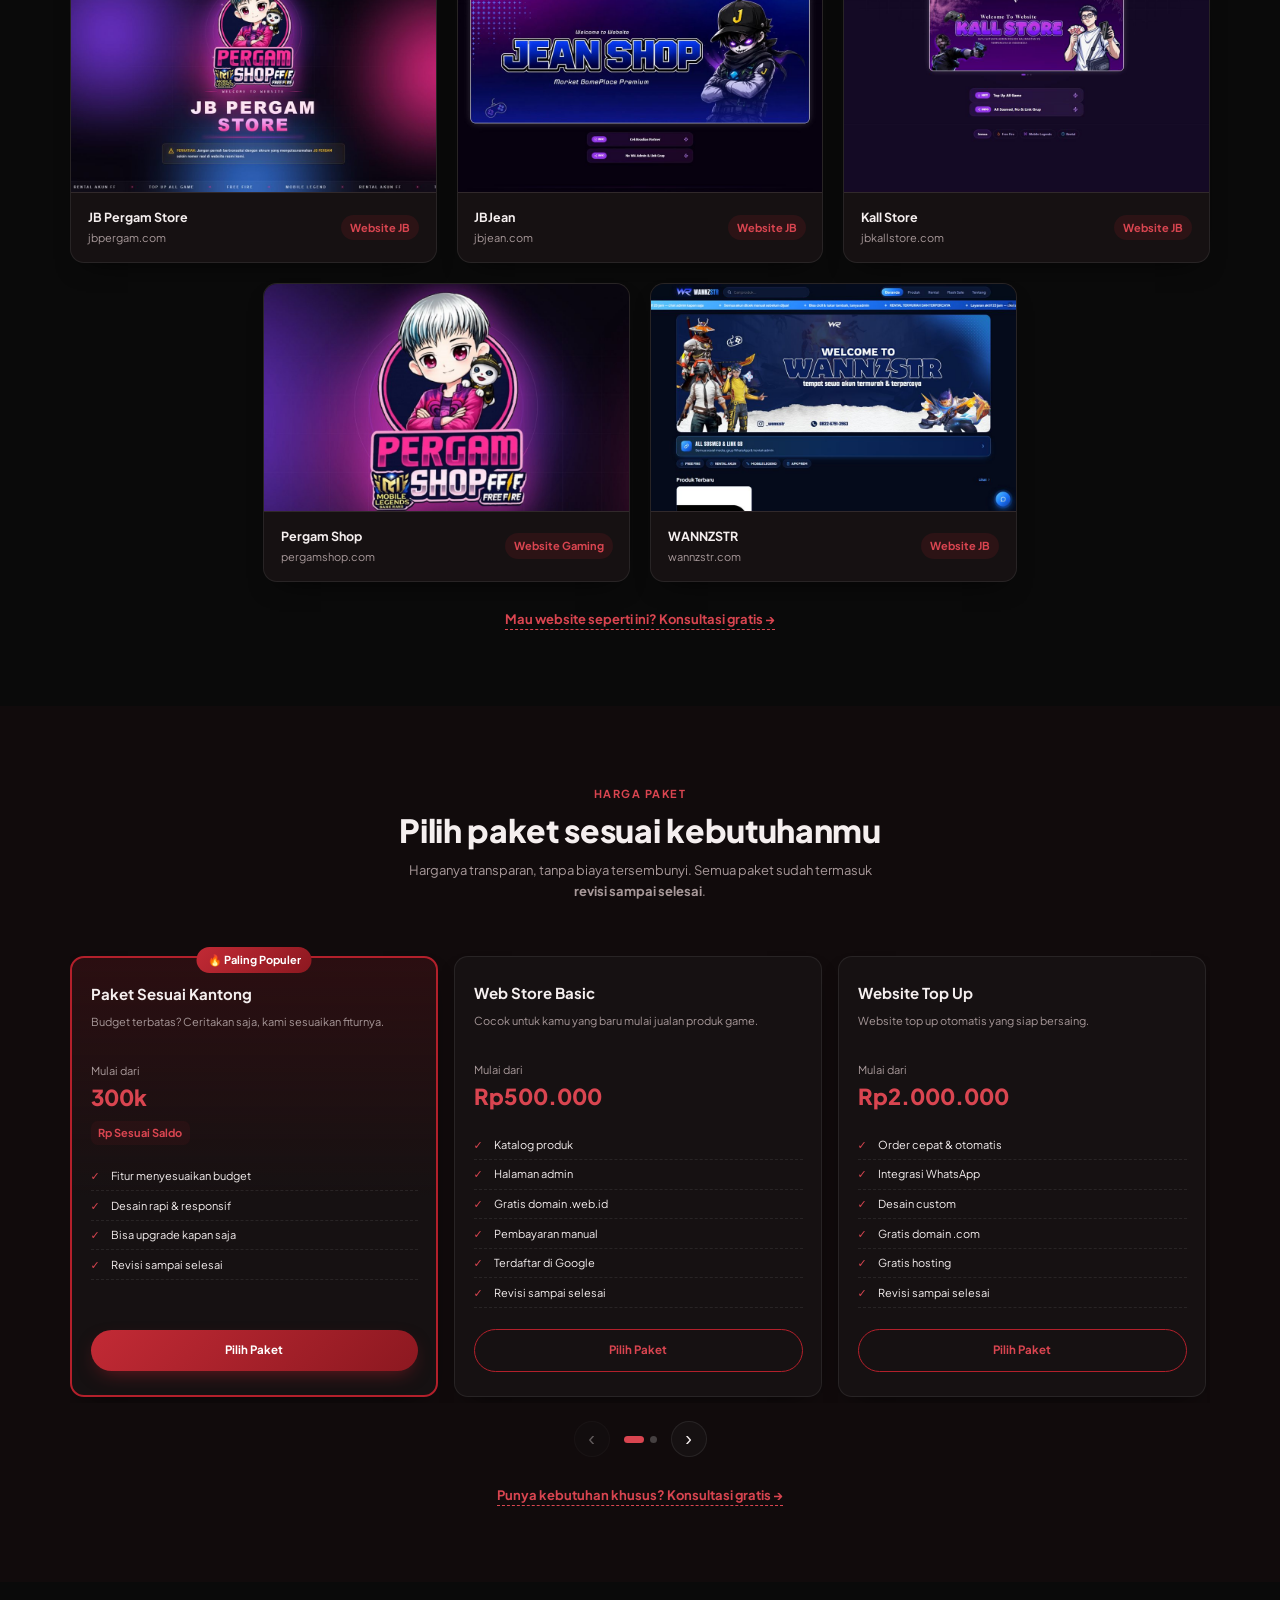
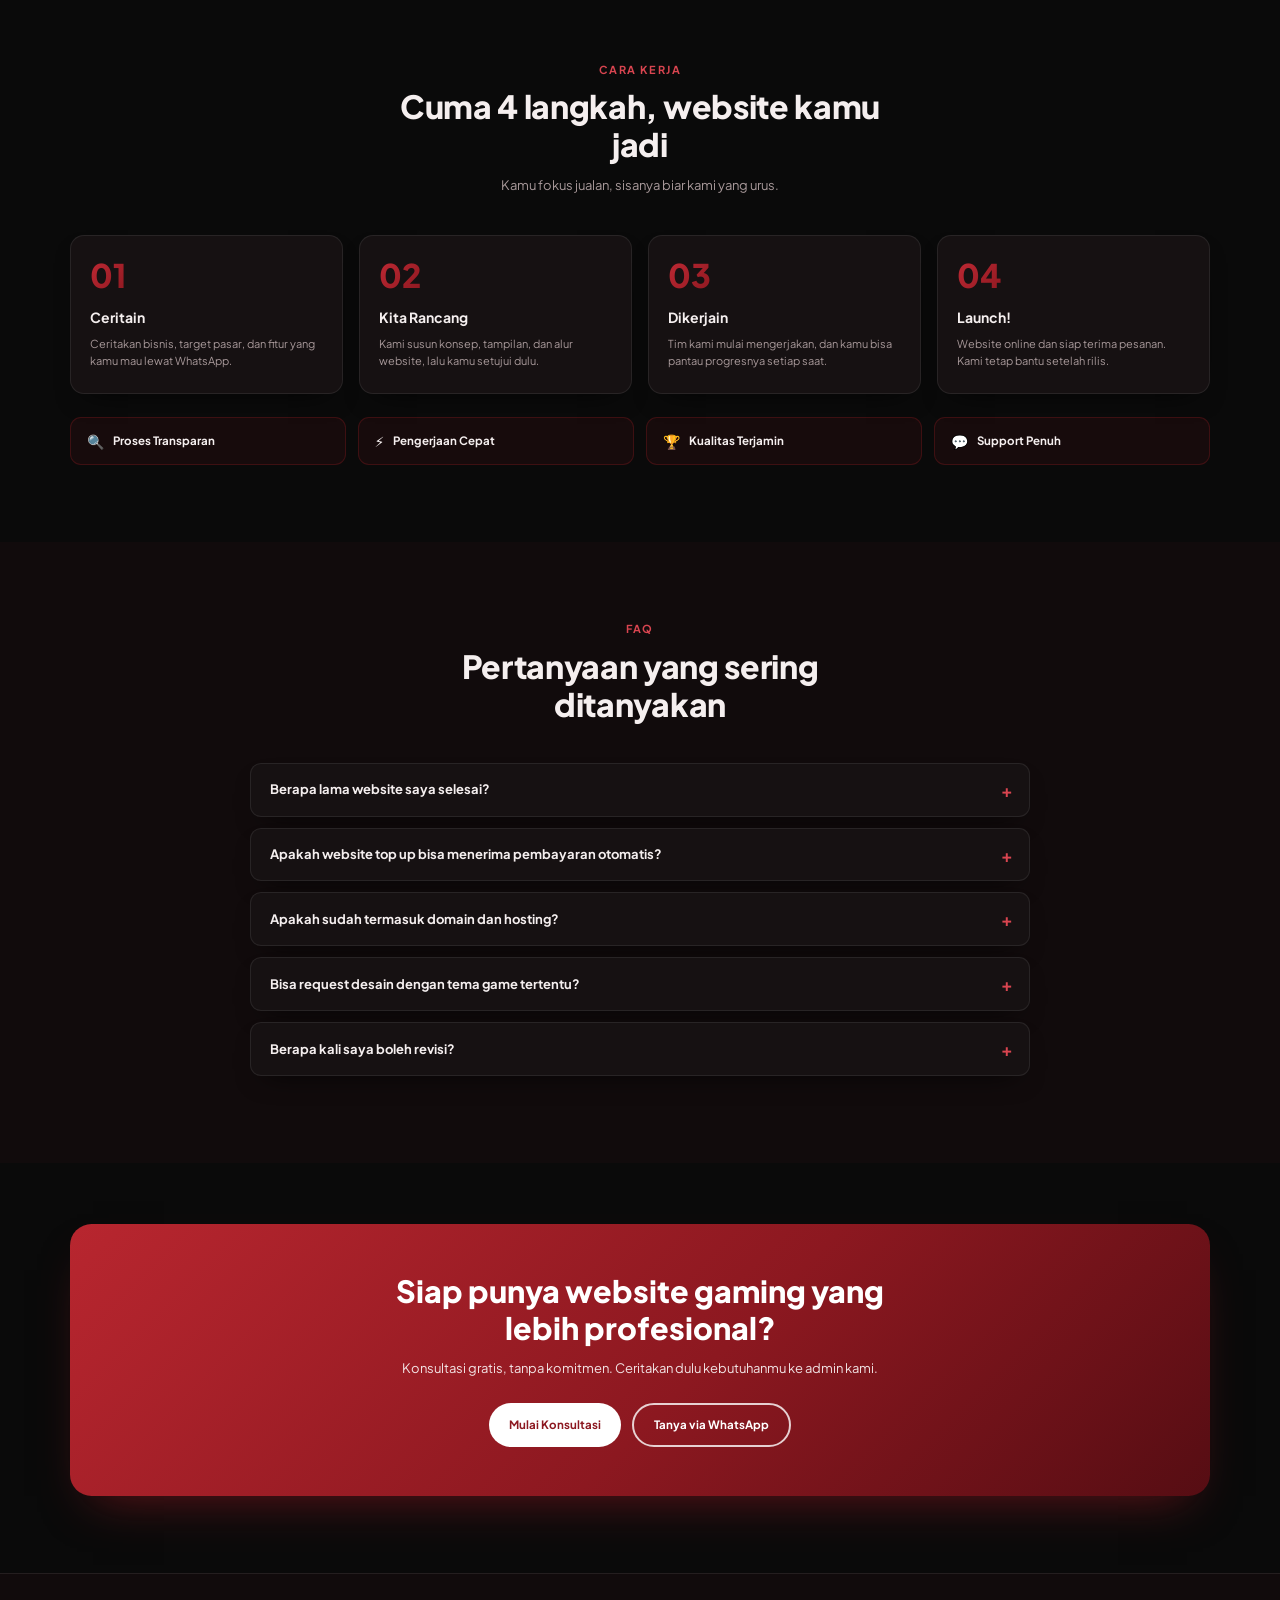
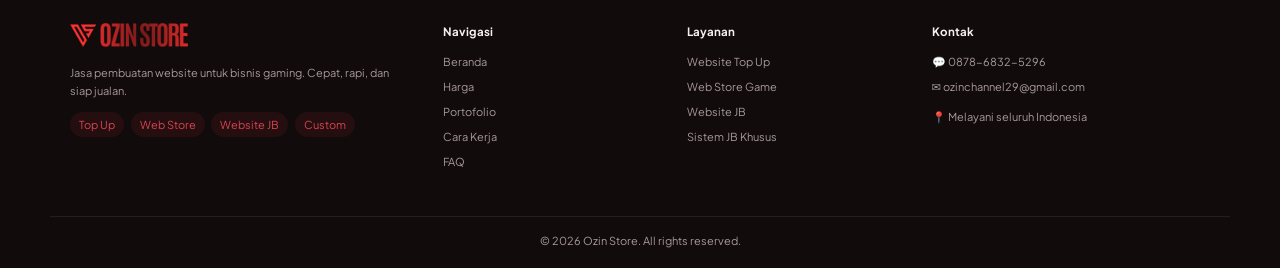
==== commit dd51f9a0: "Tambah WANNZSTR ke portofolio, grid 3 kolom Co-Authored-By: Claude Opus 5.5 <noreply@anthropic.com>" ====
--- a/docs/index.html
+++ b/docs/index.html
@@ -8,6 +8,7 @@
   <link rel="preconnect" href="https://fonts.googleapis.com">
   <link rel="preconnect" href="https://fonts.gstatic.com" crossorigin>
   <link href="https://fonts.googleapis.com/css2?family=Plus+Jakarta+Sans:wght@400;500;600;700;800&display=swap" rel="stylesheet">
+  <link rel="canonical" href="https://ozinweb.com/">
   <link rel="icon" type="image/png" href="assets/logo-icon.png">
   <link rel="stylesheet" href="style.css">
 </head>
@@ -131,6 +132,10 @@
             <div class="porto-thumb"><img src="assets/porto/pergamshop.jpg" alt="Logo Pergam Shop" loading="lazy" style="object-position: center"><span class="porto-visit">Kunjungi Website ↗</span></div>
             <div class="porto-info"><div><b>Pergam Shop</b><small>pergamshop.com</small></div><span class="porto-tag">Website Gaming</span></div>
           </a>
+          <a class="porto-card reveal" href="https://wannzstr.com" target="_blank" rel="noopener">
+            <div class="porto-thumb"><img src="assets/porto/wannzstr.jpg" alt="Tampilan website WANNZSTR" loading="lazy"><span class="porto-visit">Kunjungi Website ↗</span></div>
+            <div class="porto-info"><div><b>WANNZSTR</b><small>wannzstr.com</small></div><span class="porto-tag">Website JB</span></div>
+          </a>
         </div>
         <div class="center"><a href="#" class="link-cta" data-wa="Halo Ozin Store, saya mau dibuatkan website seperti di portofolio.">Mau website seperti ini? Konsultasi gratis →</a></div>
       </div>
--- a/docs/style.css
+++ b/docs/style.css
@@ -184,8 +184,10 @@
 .clients-grid span:hover { opacity: 1; filter: none; border-color: rgba(179, 32, 43, .5); }
 
 /* Portfolio */
-.porto-grid { display: grid; grid-template-columns: repeat(2, 1fr); gap: 20px; }
+/* flex + center: baris terakhir yang tidak penuh tetap di tengah */
+.porto-grid { --cols: 3; display: flex; flex-wrap: wrap; justify-content: center; gap: 20px; }
 .porto-card {
+  flex: 0 1 calc((100% - (var(--cols) - 1) * 20px) / var(--cols)); min-width: 0;
   display: block; background: var(--card); border: 1px solid var(--line); border-radius: var(--radius); overflow: hidden;
   transition: transform .25s, border-color .25s; box-shadow: var(--shadow);
 }
@@ -329,6 +331,7 @@
 
 /* Responsive */
 @media (max-width: 1024px) {
+  .porto-grid { --cols: 2; }
   .carousel { grid-auto-columns: calc((100% - 18.5px) / 2); }
   .swipe-hint { display: block; }
   .steps, .perks { grid-template-columns: repeat(2, 1fr); }
@@ -390,8 +393,9 @@
   /* Layanan, portofolio, harga */
   .carousel { grid-auto-columns: 84%; gap: 11px; }
   .service-card { padding: 18.5px 15.5px; }
-  .porto-grid, .steps, .testi-grid { grid-template-columns: 1fr; }
-  .porto-grid { gap: 14px; }
+  .steps, .testi-grid { grid-template-columns: 1fr; }
+  .porto-grid { --cols: 1; gap: 14px; }
+  .porto-card { flex-basis: 100%; }
   .porto-info { padding: 11px 12px; }
   .porto-info b { font-size: 11.5px; }
   /* HP: 1 kartu penuh + sedikit kartu berikutnya terlihat, tanda bisa digeser */
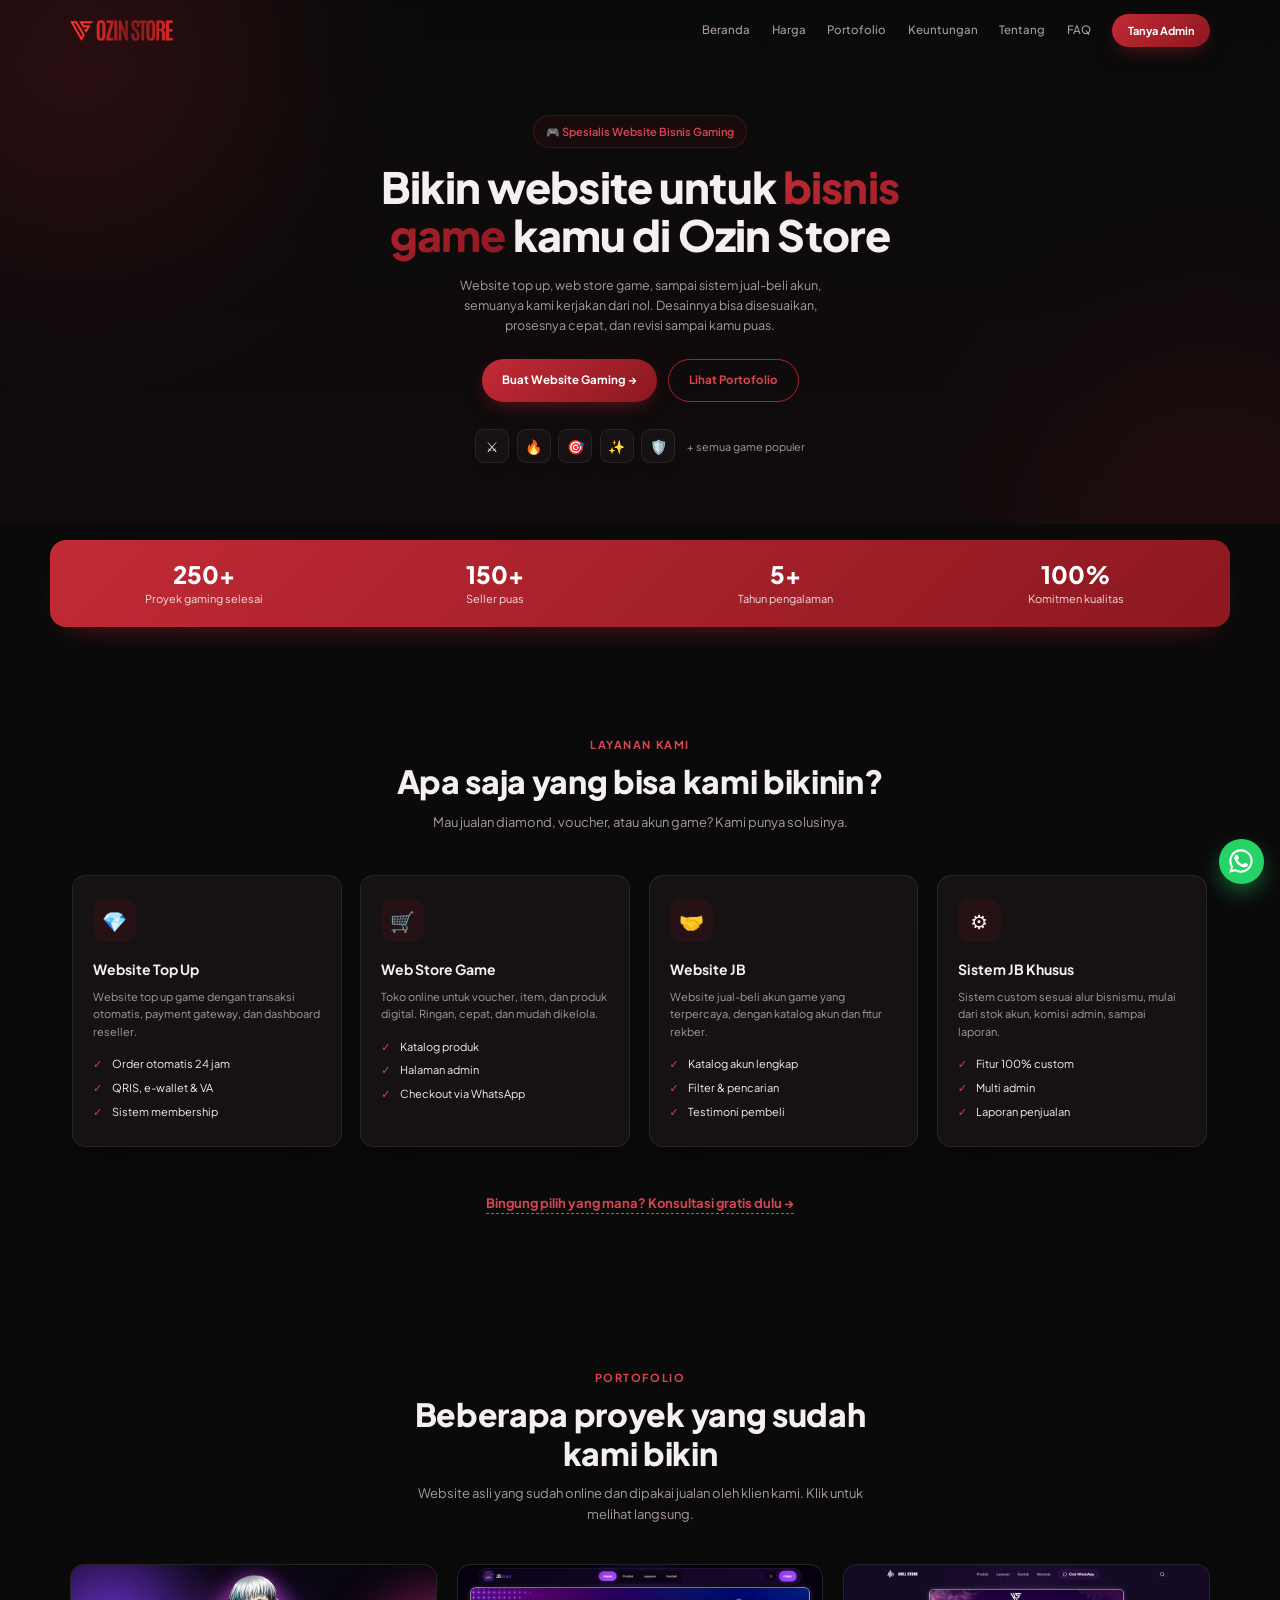
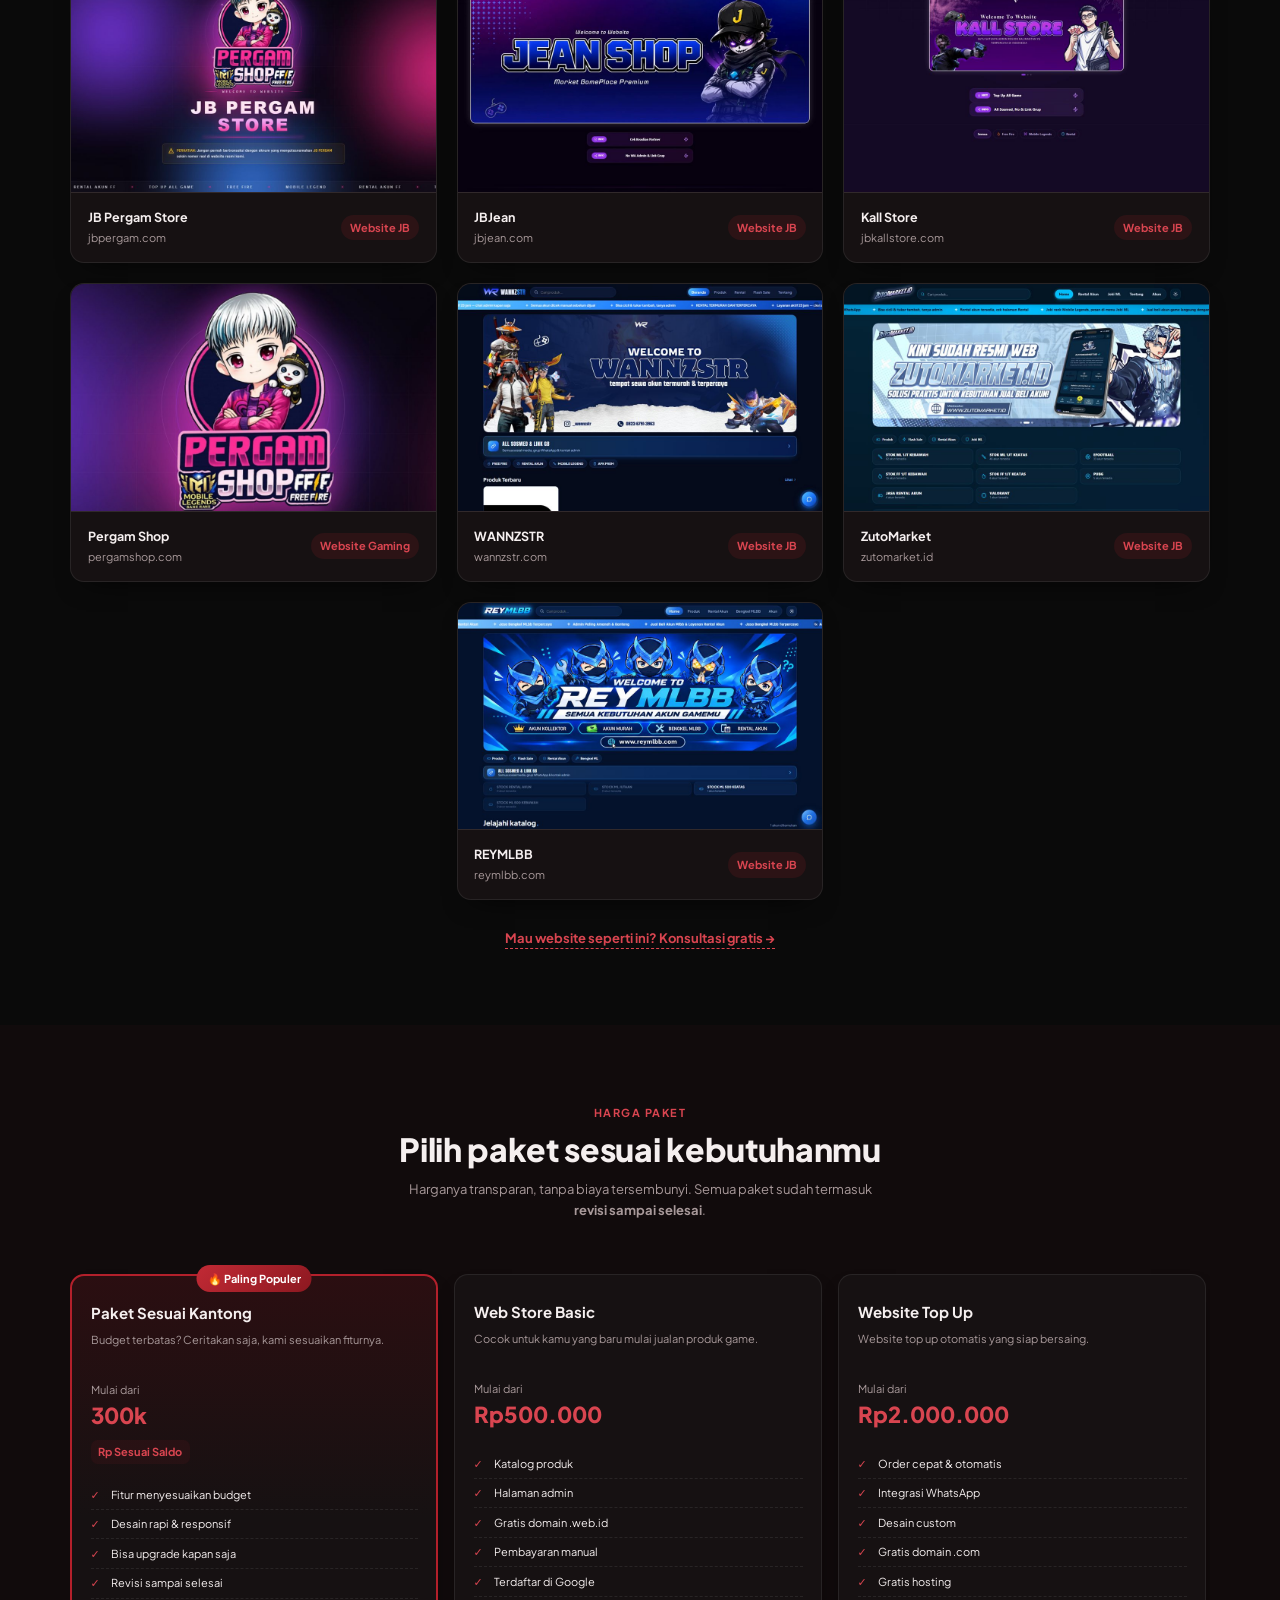
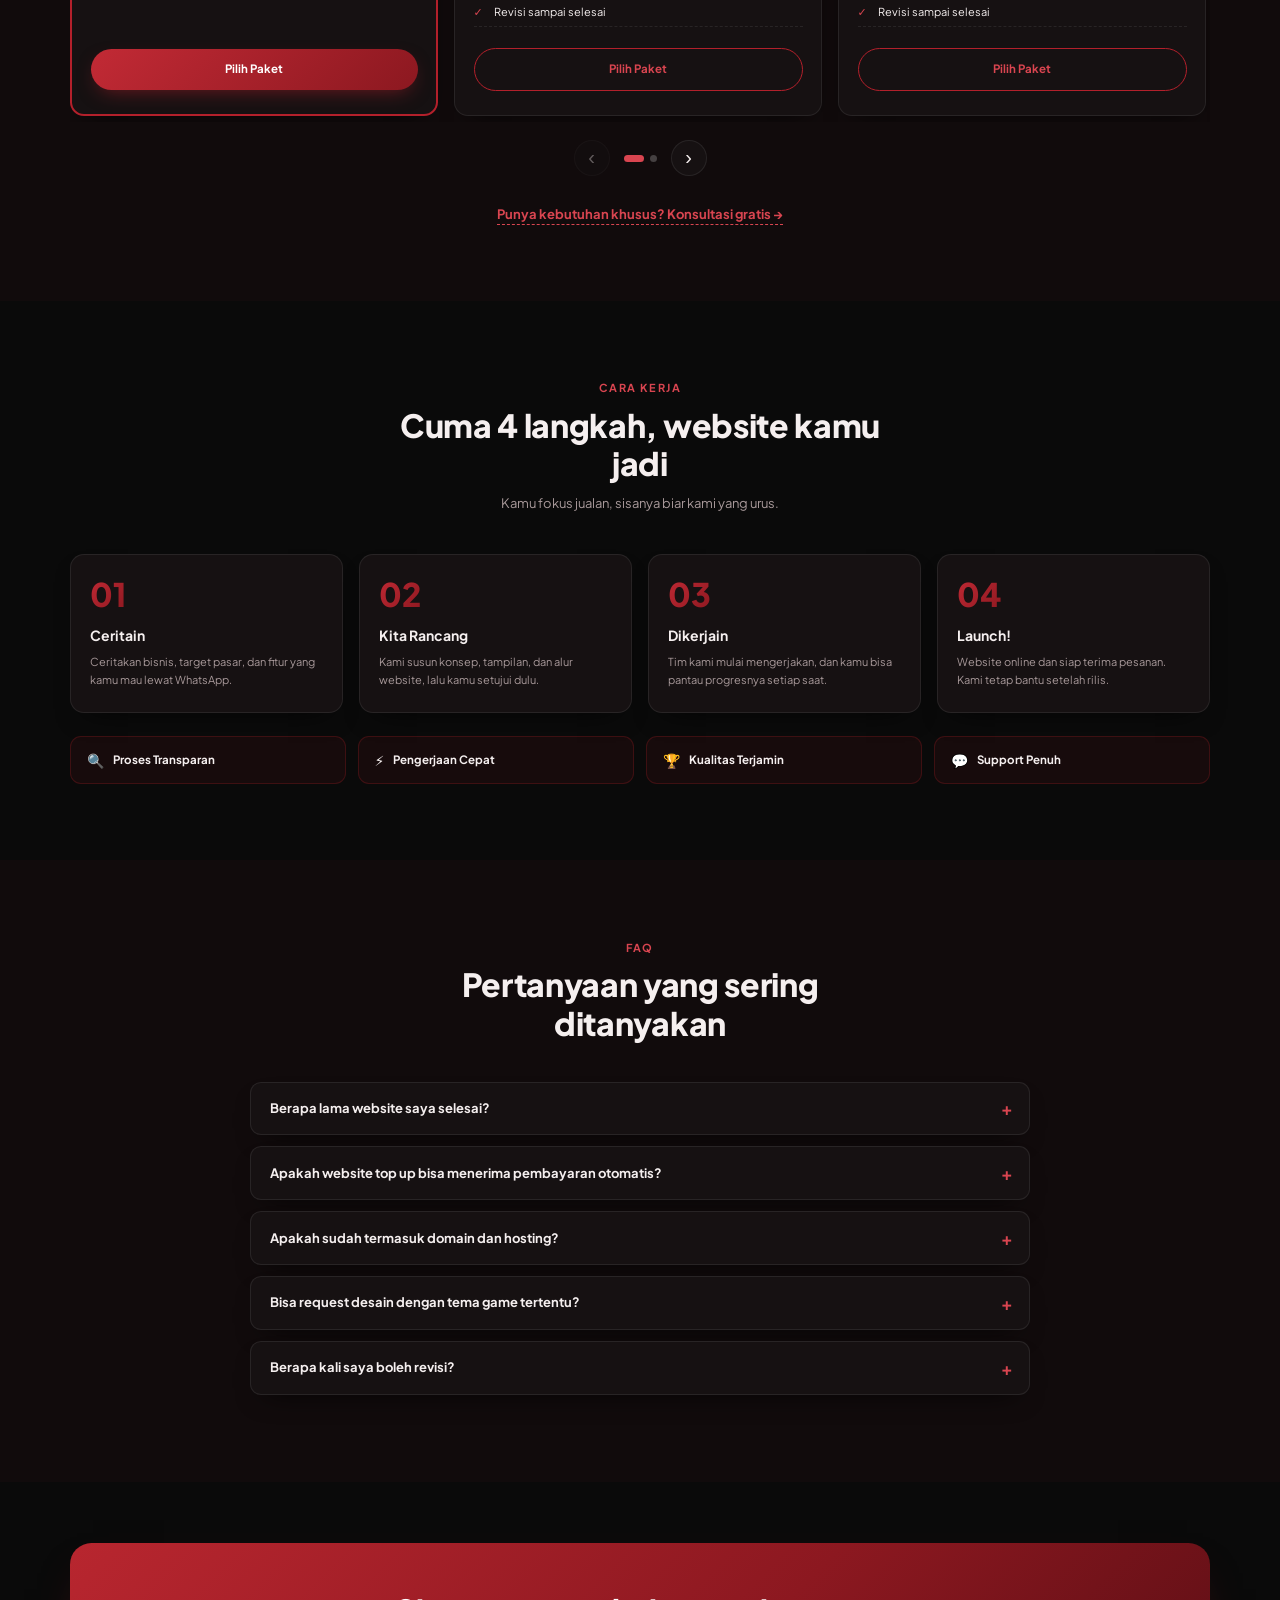
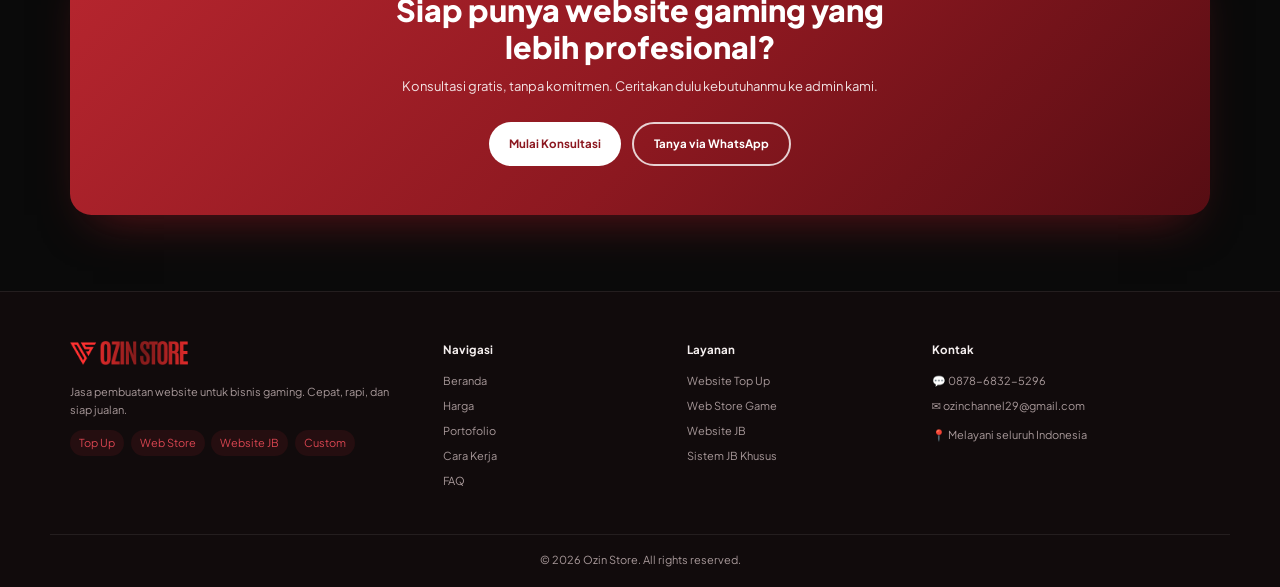
==== commit 43981c6e: "Tambah ZutoMarket dan REYMLBB ke portofolio Co-Authored-By: Claude Opus 5.5 <noreply@anthropic.com>" ====
--- a/docs/index.html
+++ b/docs/index.html
@@ -136,6 +136,14 @@
             <div class="porto-thumb"><img src="assets/porto/wannzstr.jpg" alt="Tampilan website WANNZSTR" loading="lazy"><span class="porto-visit">Kunjungi Website ↗</span></div>
             <div class="porto-info"><div><b>WANNZSTR</b><small>wannzstr.com</small></div><span class="porto-tag">Website JB</span></div>
           </a>
+          <a class="porto-card reveal" href="https://zutomarket.id" target="_blank" rel="noopener">
+            <div class="porto-thumb"><img src="assets/porto/zutomarket.jpg" alt="Tampilan website ZutoMarket" loading="lazy"><span class="porto-visit">Kunjungi Website ↗</span></div>
+            <div class="porto-info"><div><b>ZutoMarket</b><small>zutomarket.id</small></div><span class="porto-tag">Website JB</span></div>
+          </a>
+          <a class="porto-card reveal" href="https://reymlbb.com" target="_blank" rel="noopener">
+            <div class="porto-thumb"><img src="assets/porto/reymlbb.jpg" alt="Tampilan website REYMLBB" loading="lazy"><span class="porto-visit">Kunjungi Website ↗</span></div>
+            <div class="porto-info"><div><b>REYMLBB</b><small>reymlbb.com</small></div><span class="porto-tag">Website JB</span></div>
+          </a>
         </div>
         <div class="center"><a href="#" class="link-cta" data-wa="Halo Ozin Store, saya mau dibuatkan website seperti di portofolio.">Mau website seperti ini? Konsultasi gratis →</a></div>
       </div>
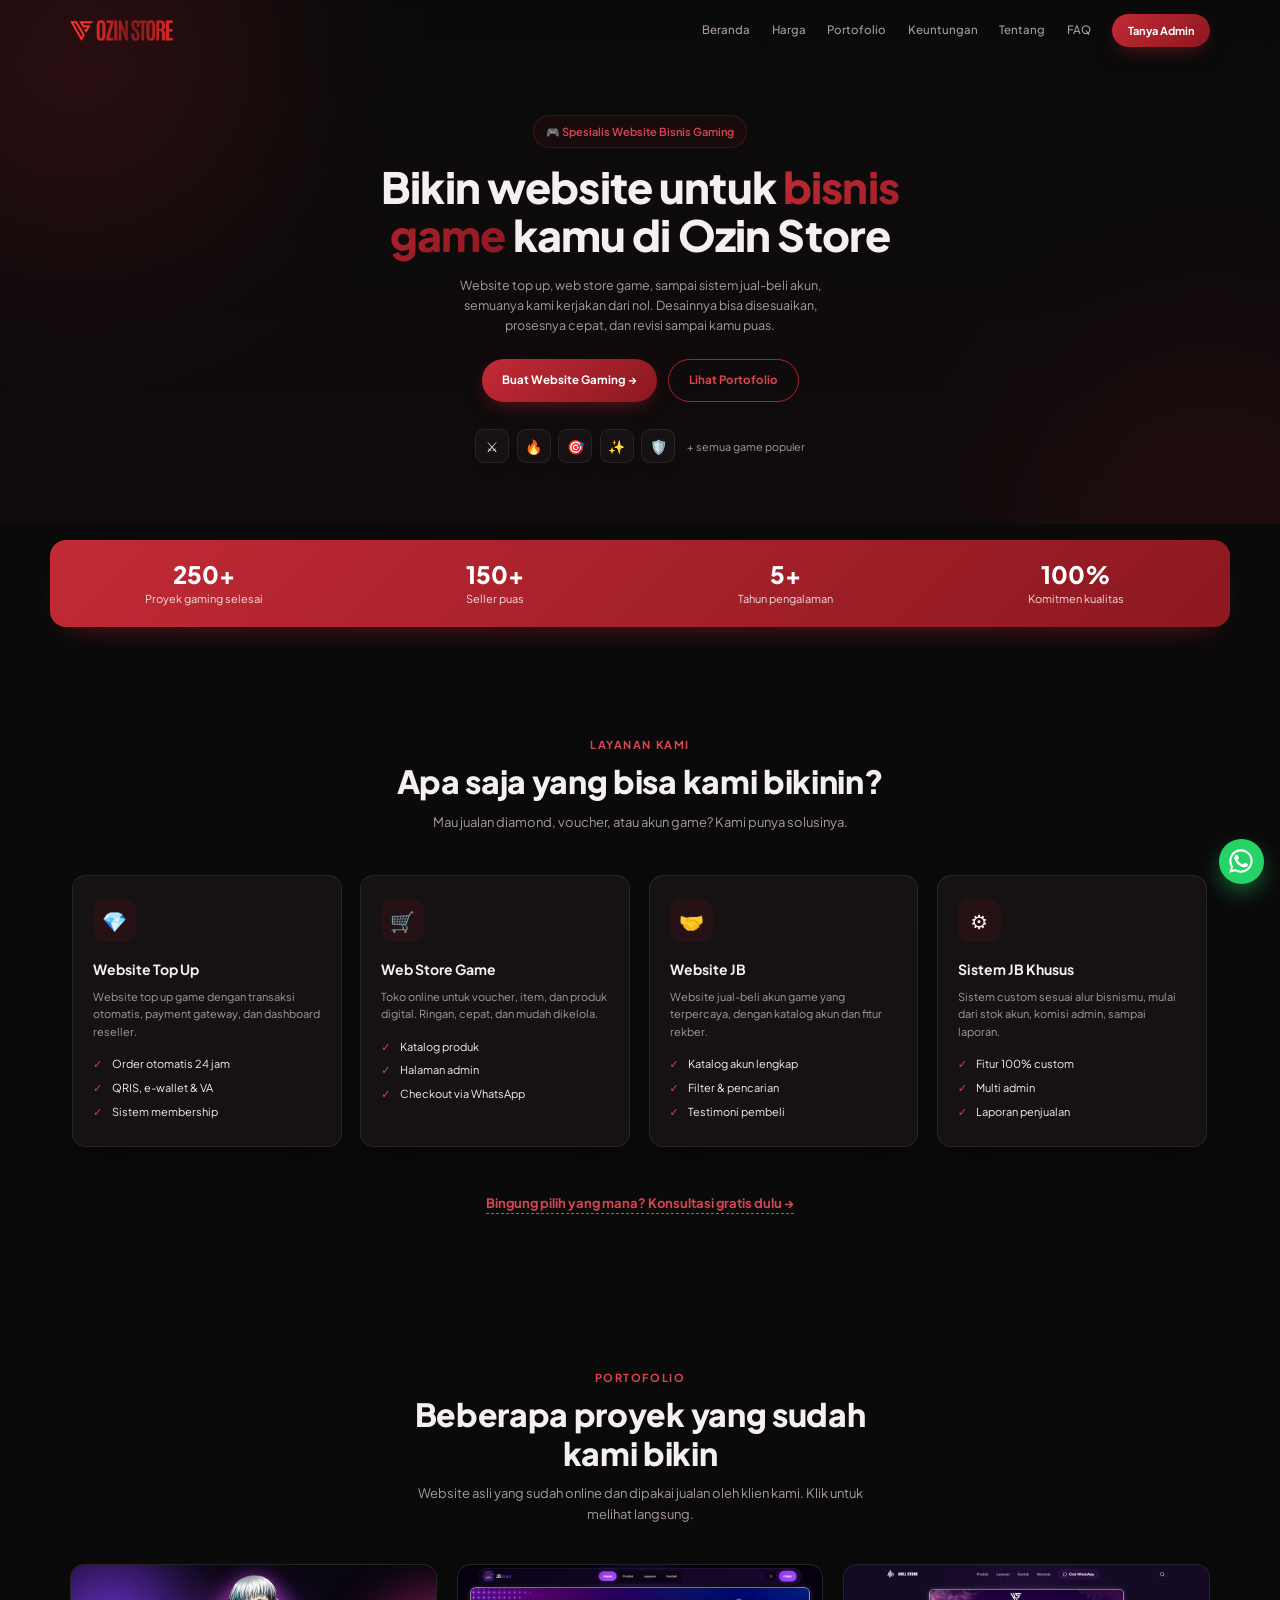
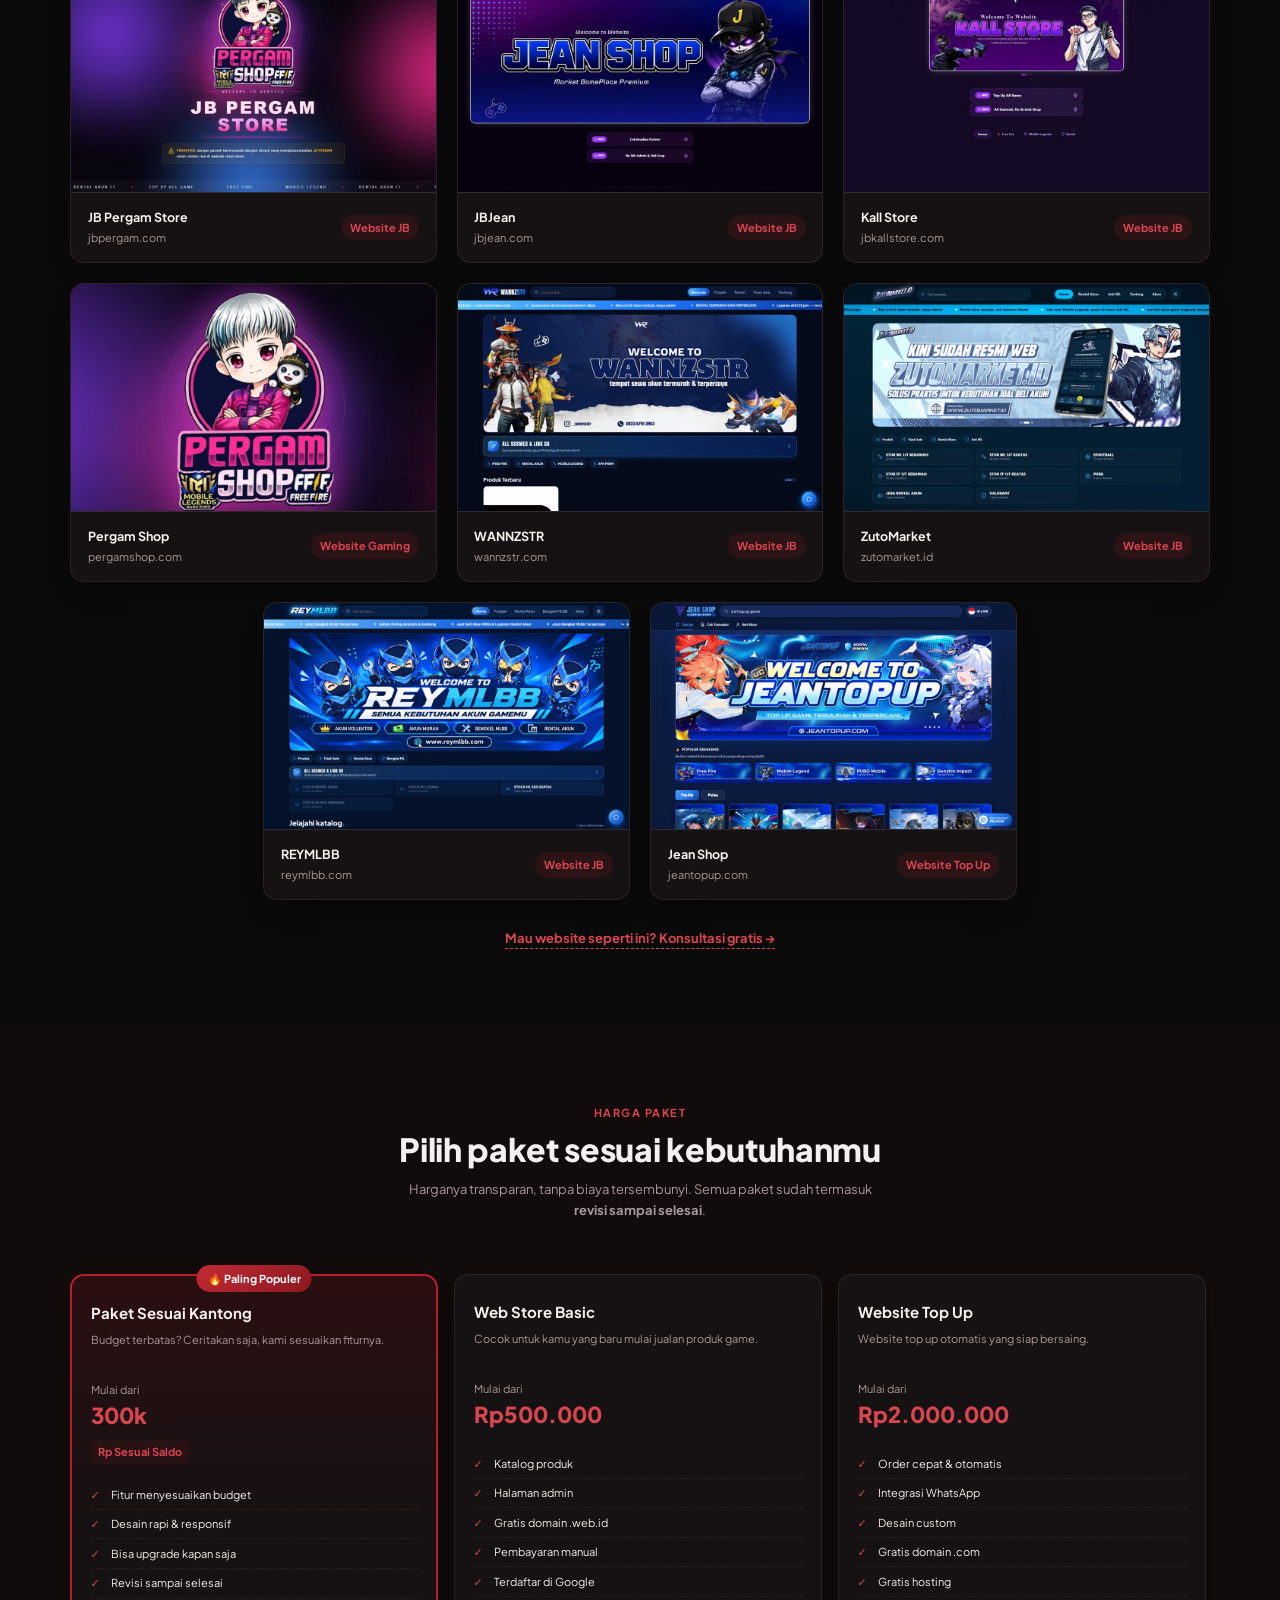
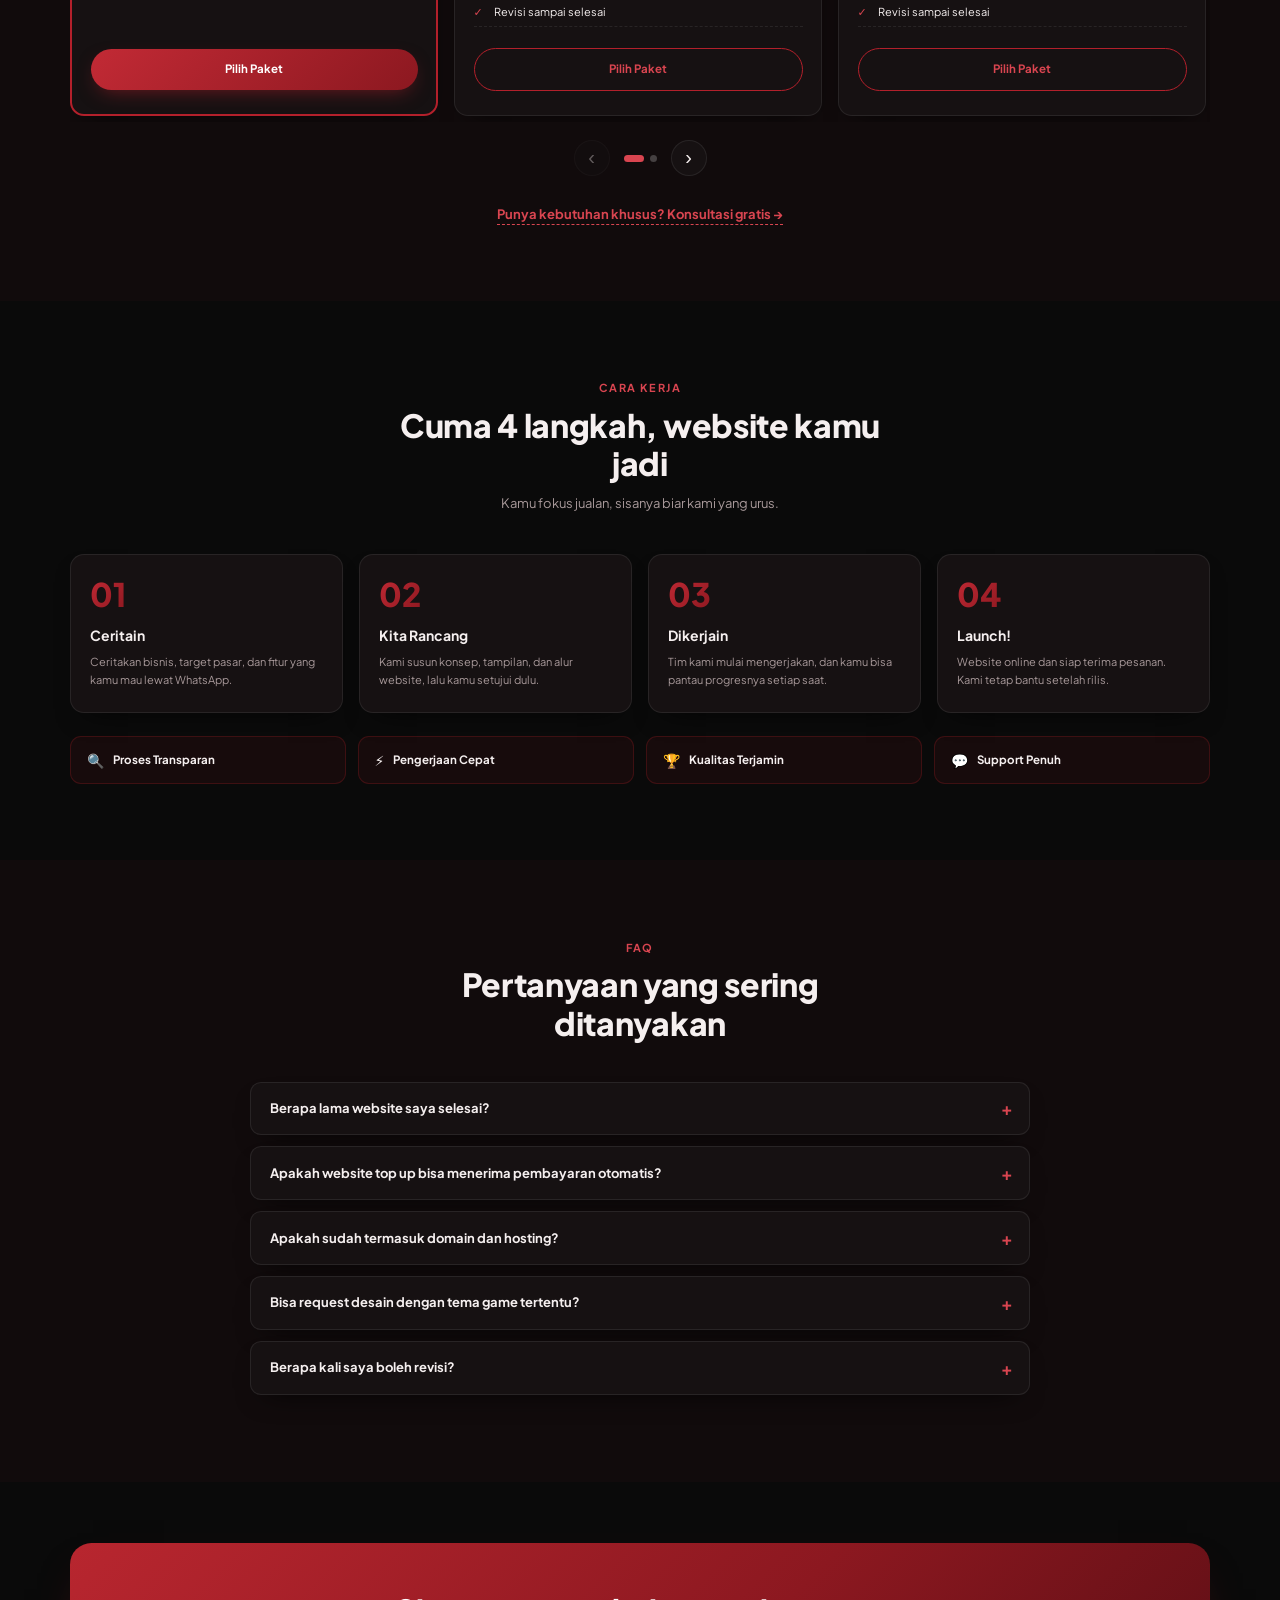
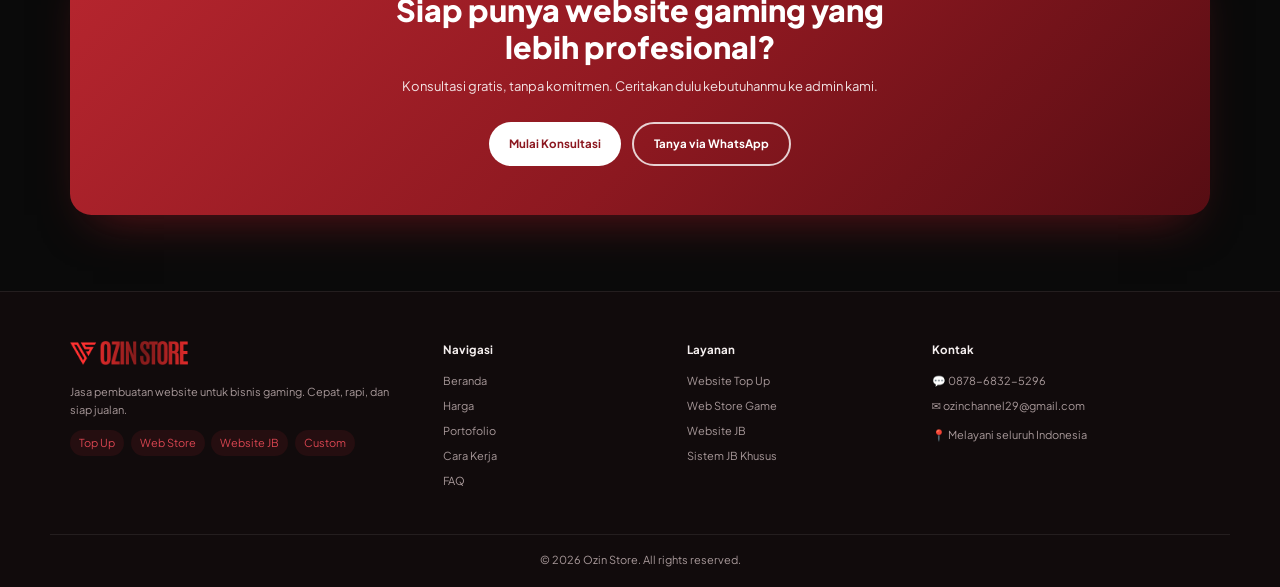
==== commit 613f0bd2: "Tambah Jean Shop (jeantopup.com) ke portofolio Co-Authored-By: Claude Opus 5.5 <noreply@anthropic.co" ====
--- a/docs/index.html
+++ b/docs/index.html
@@ -144,6 +144,10 @@
             <div class="porto-thumb"><img src="assets/porto/reymlbb.jpg" alt="Tampilan website REYMLBB" loading="lazy"><span class="porto-visit">Kunjungi Website ↗</span></div>
             <div class="porto-info"><div><b>REYMLBB</b><small>reymlbb.com</small></div><span class="porto-tag">Website JB</span></div>
           </a>
+          <a class="porto-card reveal" href="https://jeantopup.com" target="_blank" rel="noopener">
+            <div class="porto-thumb"><img src="assets/porto/jeantopup.jpg" alt="Tampilan website Jean Shop" loading="lazy"><span class="porto-visit">Kunjungi Website ↗</span></div>
+            <div class="porto-info"><div><b>Jean Shop</b><small>jeantopup.com</small></div><span class="porto-tag">Website Top Up</span></div>
+          </a>
         </div>
         <div class="center"><a href="#" class="link-cta" data-wa="Halo Ozin Store, saya mau dibuatkan website seperti di portofolio.">Mau website seperti ini? Konsultasi gratis →</a></div>
       </div>
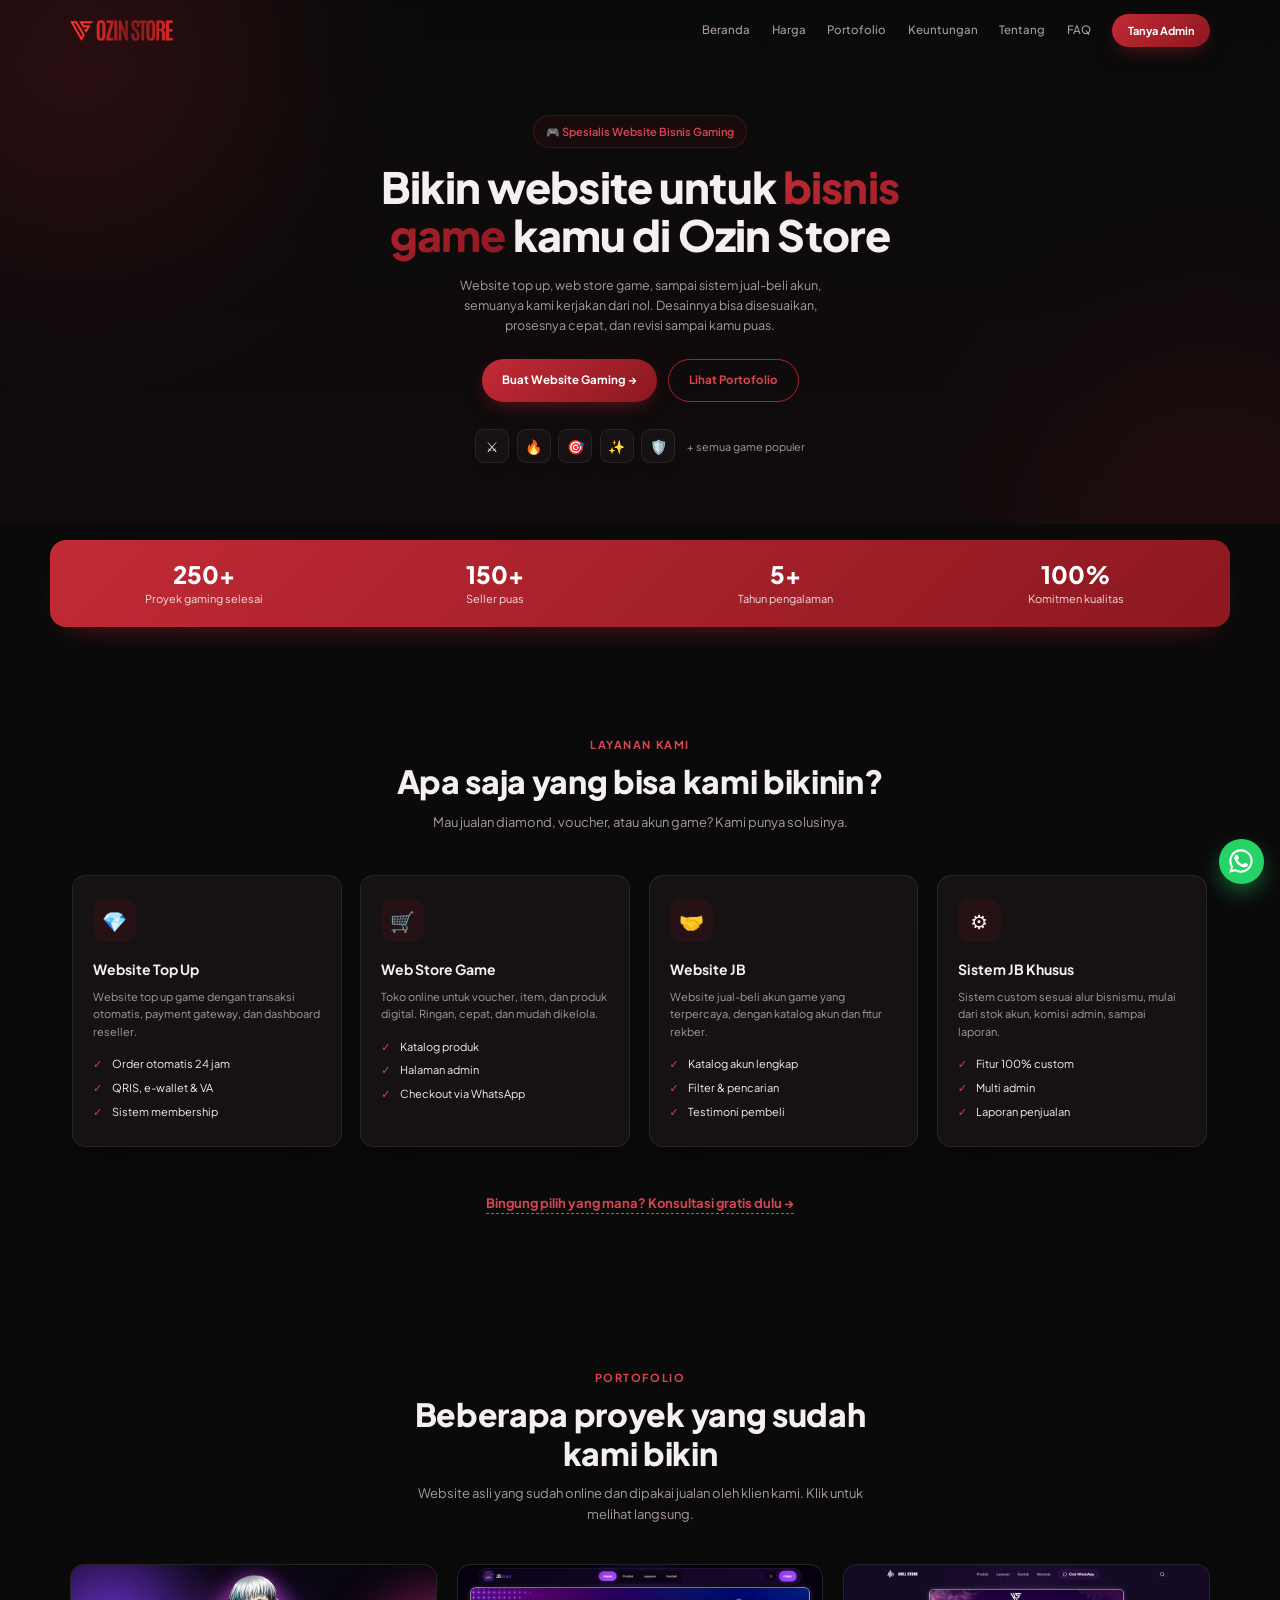
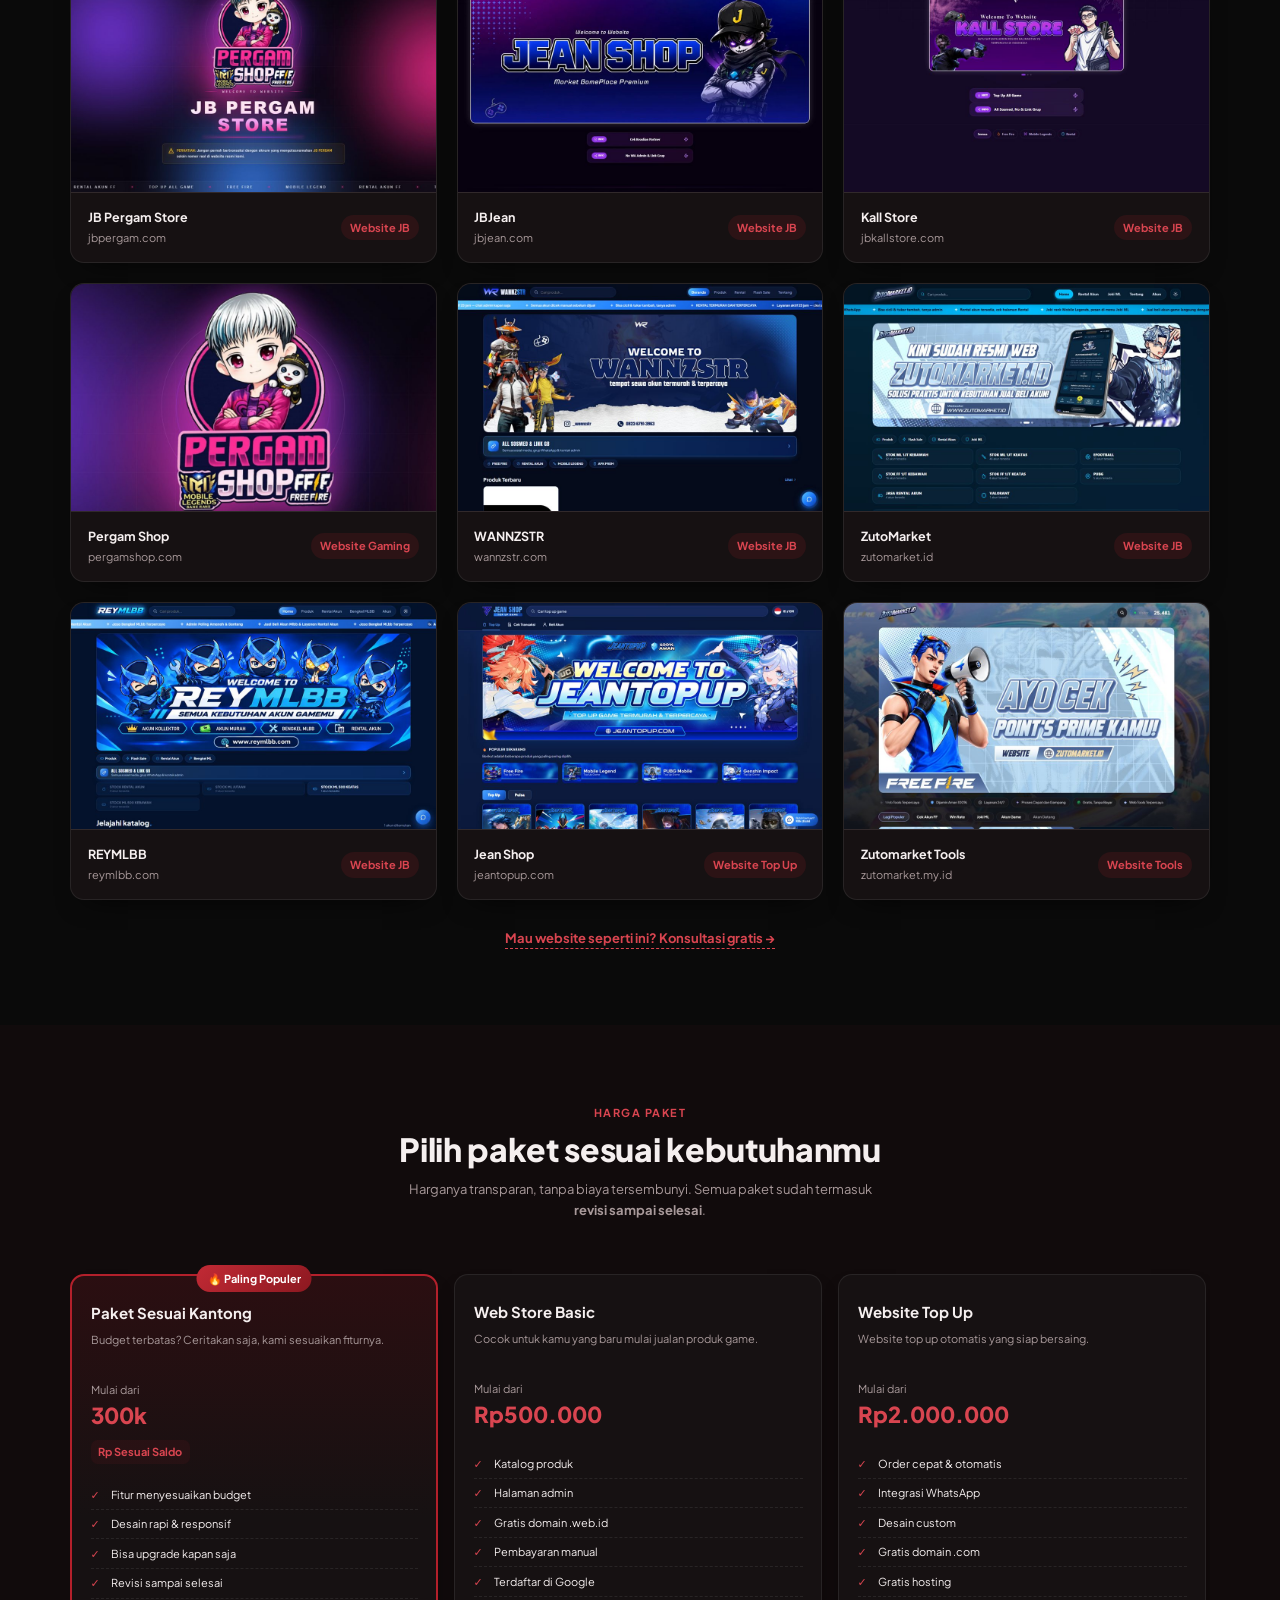
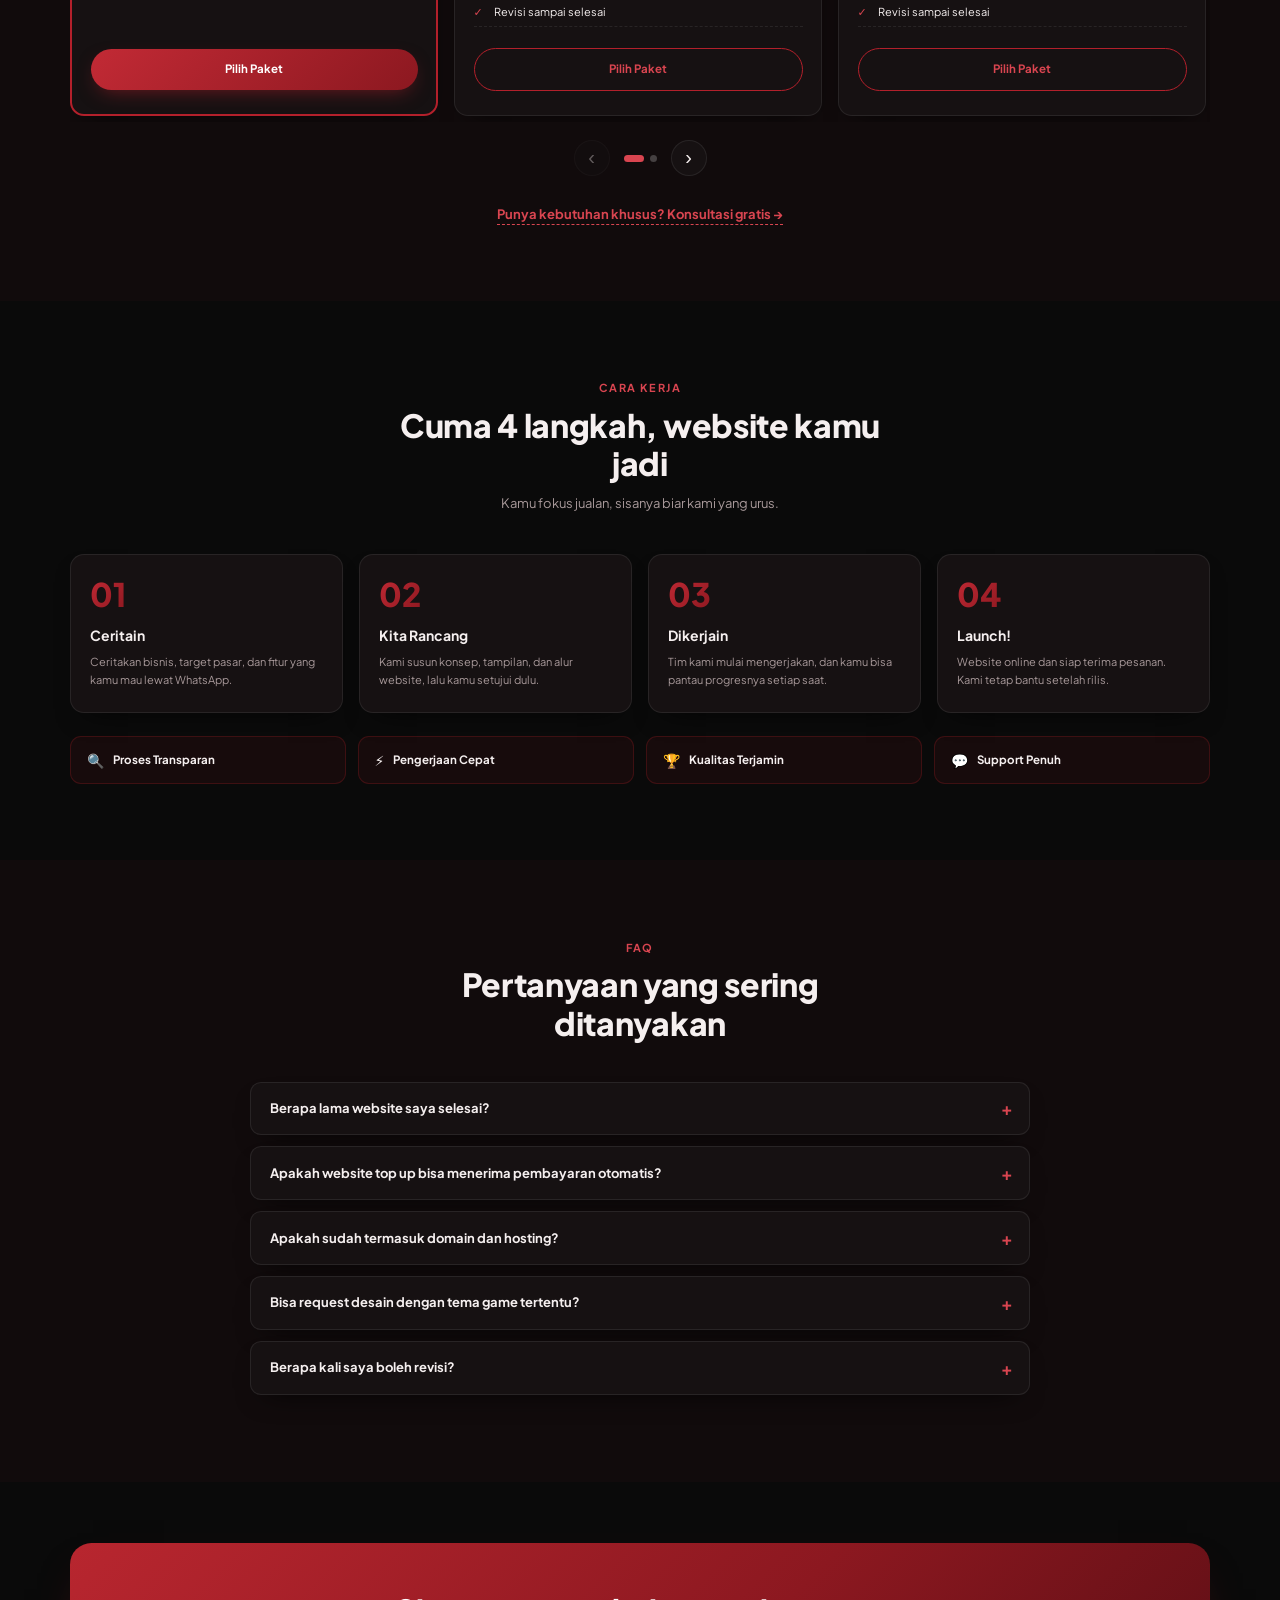
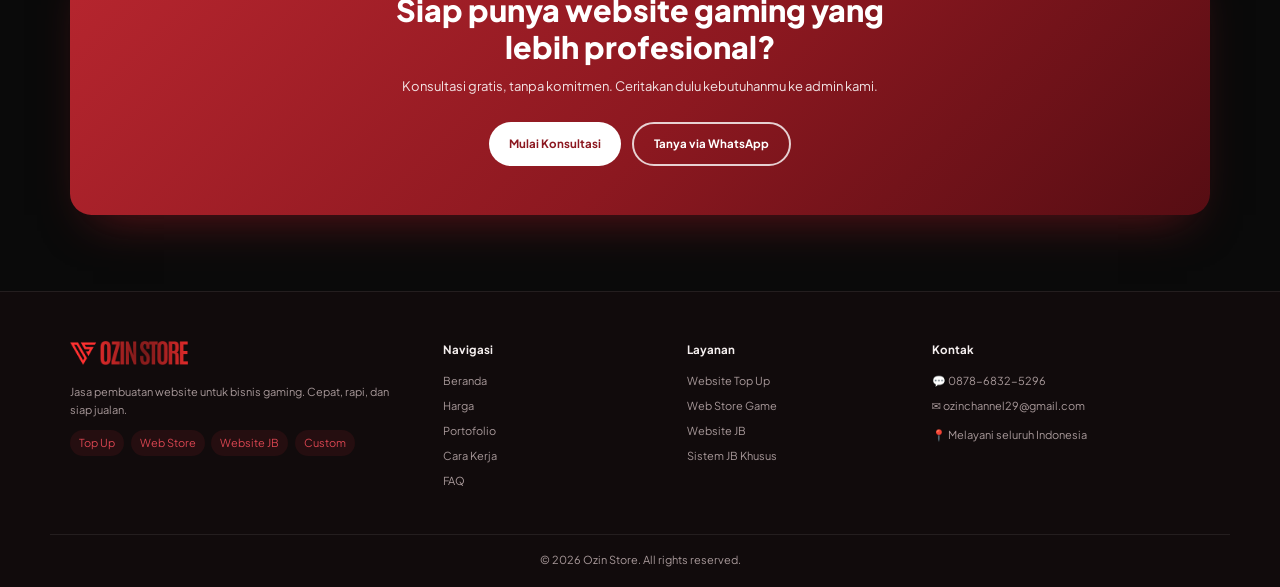
==== commit a30edfe3: "Tambah Zutomarket Tools (zutomarket.my.id) ke portofolio Co-Authored-By: Claude Opus 5.5 <noreply@an" ====
--- a/docs/index.html
+++ b/docs/index.html
@@ -148,6 +148,10 @@
             <div class="porto-thumb"><img src="assets/porto/jeantopup.jpg" alt="Tampilan website Jean Shop" loading="lazy"><span class="porto-visit">Kunjungi Website ↗</span></div>
             <div class="porto-info"><div><b>Jean Shop</b><small>jeantopup.com</small></div><span class="porto-tag">Website Top Up</span></div>
           </a>
+          <a class="porto-card reveal" href="https://zutomarket.my.id" target="_blank" rel="noopener">
+            <div class="porto-thumb"><img src="assets/porto/zutomarket-tools.jpg" alt="Tampilan website Zutomarket Tools" loading="lazy"><span class="porto-visit">Kunjungi Website ↗</span></div>
+            <div class="porto-info"><div><b>Zutomarket Tools</b><small>zutomarket.my.id</small></div><span class="porto-tag">Website Tools</span></div>
+          </a>
         </div>
         <div class="center"><a href="#" class="link-cta" data-wa="Halo Ozin Store, saya mau dibuatkan website seperti di portofolio.">Mau website seperti ini? Konsultasi gratis →</a></div>
       </div>
